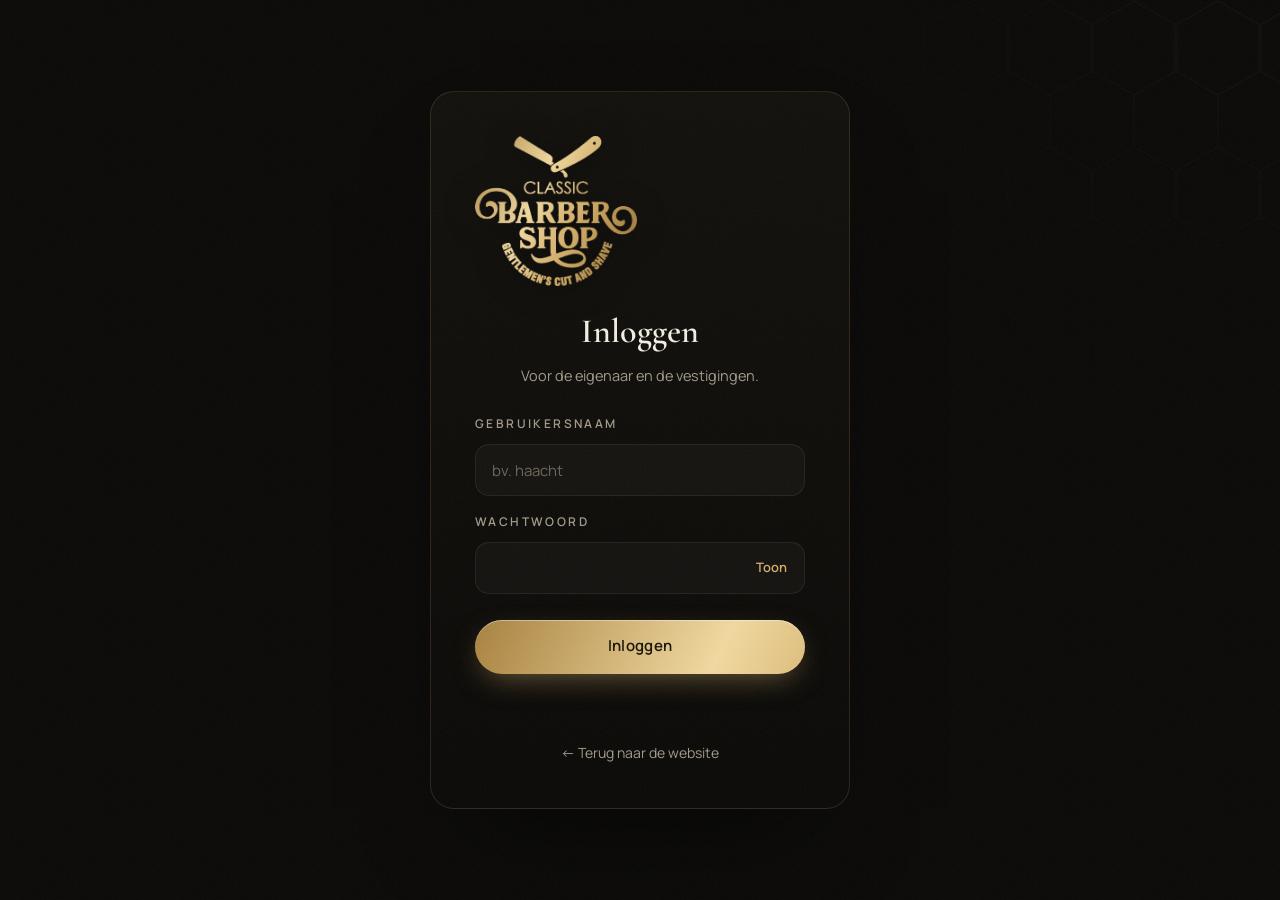
==== beheer.html @ e1862604 "Domein classic-barbershop.be, officiële Instagram/TikTok/Facebook, 'met én zonder afspraak welkom', " ====
<!doctype html>
<html lang="nl-BE">
<head>
  <meta charset="utf-8">
  <meta name="viewport" content="width=device-width, initial-scale=1, viewport-fit=cover">
  <title>Agenda — Classic Barbershop</title>
  <meta name="robots" content="noindex">
  <meta name="theme-color" content="#0a0907">
  <link rel="manifest" href="manifest.webmanifest">
  <link rel="apple-touch-icon" href="img/apple-touch-icon.png">
  <meta name="apple-mobile-web-app-capable" content="yes">
  <meta name="mobile-web-app-capable" content="yes">
  <meta name="apple-mobile-web-app-status-bar-style" content="black-translucent">
  <meta name="apple-mobile-web-app-title" content="Classic Agenda">
  <link rel="icon" type="image/png" href="img/icon-192.png">
  <link rel="preconnect" href="https://fonts.googleapis.com">
  <link rel="preconnect" href="https://fonts.gstatic.com" crossorigin>
  <link href="https://fonts.googleapis.com/css2?family=Cormorant+Garamond:ital,wght@0,500;0,600;0,700;1,500;1,600&family=Manrope:wght@400;500;600;700&family=Pinyon+Script&display=swap" rel="stylesheet">
  <link rel="stylesheet" href="styles.css?v=202610071409">
  <link rel="stylesheet" href="admin.css?v=202610071409">
</head>
<body class="bh">
  <header class="bh-top">
    <div class="bh-top__in">
      <a href="index.html" class="brand" aria-label="Naar de website"><img class="brand__logo" src="img/logo.png" alt="Classic Barbershop — Gentlemen's cut and shave" width="63" height="58"></a>
      <div class="bh-top__loc">
        <span class="bh-live" id="live" title="Live verbonden"><span></span></span>
        <span>Agenda <b id="locName">…</b></span>
      </div>
      <div class="bh-top__actions">
        <button type="button" class="bh-chip" id="installBtn" hidden>Installeer app</button>
        <button type="button" class="bh-icon" id="notifyBtn" title="Meldingen bij nieuwe afspraken" aria-label="Meldingen">
          <svg viewBox="0 0 24 24" aria-hidden="true"><path d="M18 8a6 6 0 0 0-12 0c0 7-3 9-3 9h18s-3-2-3-9M13.7 21a2 2 0 0 1-3.4 0"/></svg>
        </button>
        <button type="button" class="bh-icon" id="logoutBtn" title="Uitloggen" aria-label="Uitloggen">
          <svg viewBox="0 0 24 24" aria-hidden="true"><path d="M9 21H5a2 2 0 0 1-2-2V5a2 2 0 0 1 2-2h4M16 17l5-5-5-5M21 12H9"/></svg>
        </button>
      </div>
    </div>
    <nav class="bh-tabs" role="tablist">
      <button role="tab" data-tab="agenda" aria-selected="true">Agenda</button>
      <button role="tab" data-tab="upcoming" aria-selected="false">Komende <span class="bh-badge" id="upCount"></span></button>
      <button role="tab" data-tab="clients" aria-selected="false">Klanten</button>
    </nav>
  </header>

  <main class="bh-main">
    <!-- AGENDA -->
    <section data-view="agenda">
      <div class="bh-daynav">
        <button type="button" class="bh-icon" id="prevDay" aria-label="Vorige dag">‹</button>
        <label class="bh-date">
          <span id="dayTitle">…</span>
          <input type="date" id="dayPick" aria-label="Kies een datum">
        </label>
        <button type="button" class="bh-icon" id="nextDay" aria-label="Volgende dag">›</button>
        <button type="button" class="bh-chip" id="todayBtn">Vandaag</button>
      </div>
      <div class="bh-week" id="week"></div>
      <div class="bh-stats" id="stats"></div>
      <div class="bh-toolbar">
        <label class="ed-check"><input type="checkbox" id="showCancelled"> Toon geannuleerd</label>
      </div>
      <div class="bh-timeline" id="timeline"><div class="bload"><span class="spinner"></span>Agenda laden…</div></div>
    </section>

    <!-- KOMENDE -->
    <section data-view="upcoming" hidden>
      <div class="bh-search"><input type="search" id="upSearch" placeholder="Zoek op naam, telefoon of dienst…"></div>
      <div id="upList"></div>
    </section>

    <!-- KLANTEN -->
    <section data-view="clients" hidden>
      <div class="bh-search">
        <input type="search" id="clSearch" placeholder="Zoek klant…">
        <button type="button" class="bh-chip" id="exportBtn">Exporteer (CSV)</button>
      </div>
      <div id="clList"></div>
    </section>
  </main>

  <div class="bh-fab">
    <button type="button" class="bh-fab__btn bh-fab__btn--ghost" id="blockBtn">
      <svg viewBox="0 0 24 24" aria-hidden="true"><circle cx="12" cy="12" r="9"/><path d="M5.6 5.6l12.8 12.8"/></svg>Blokkeren
    </button>
    <button type="button" class="bh-fab__btn" id="addBtn">
      <svg viewBox="0 0 24 24" aria-hidden="true"><path d="M12 5v14M5 12h14"/></svg>Afspraak
    </button>
  </div>

  <div class="bh-modal" id="modal" aria-hidden="true">
    <div class="bh-modal__box" role="dialog" aria-modal="true" aria-labelledby="mTitle">
      <div class="bh-modal__head"><h2 id="mTitle"></h2><button type="button" class="ed-x" data-mclose aria-label="Sluiten">✕</button></div>
      <div class="bh-modal__body" id="mBody"></div>
    </div>
  </div>

  <script src="config.js?v=202610071409"></script>
  <script type="module" src="js/beheer.js?v=202610071409"></script>
</body>
</html>
---- styles.css ----
/* =========================================================
   Sam Barbershop — premium one-pager
   Palet: diep zwart + warm goud (afgeleid van het logo)
   ========================================================= */

:root {
  --bg: #0a0907;
  --bg-2: #12100c;
  --bg-3: #1a1712;
  --line: rgba(212, 175, 106, .16);
  --line-2: rgba(255, 255, 255, .07);
  --text: #f3ede2;
  --muted: #a39a8a;
  --gold: #d4af6a;
  --gold-2: #f1d9a0;
  --gold-3: #a8823f;
  --gold-grad: linear-gradient(115deg, #a8823f 0%, #f1d9a0 38%, #d4af6a 60%, #8f6c30 100%);
  --radius: 18px;
  --serif: "Cormorant Garamond", Georgia, serif;
  --sans: "Manrope", system-ui, -apple-system, Segoe UI, sans-serif;
  --script: "Pinyon Script", cursive;
  --ease: cubic-bezier(.2, .7, .2, 1);
  --nav-h: 76px;
}

*, *::before, *::after { box-sizing: border-box; }
html { scroll-behavior: smooth; scroll-padding-top: var(--nav-h); -webkit-text-size-adjust: 100%; }
body {
  margin: 0;
  background: var(--bg);
  color: var(--text);
  font-family: var(--sans);
  font-size: 16px;
  line-height: 1.65;
  -webkit-font-smoothing: antialiased;
  overflow-x: hidden;
}
img { display: block; max-width: 100%; }
a { color: inherit; text-decoration: none; }
button { font: inherit; color: inherit; background: none; border: 0; cursor: pointer; }
::selection { background: var(--gold); color: #000; }

.container { width: min(1200px, 100% - 40px); margin-inline: auto; }
.sr-only { position: absolute; width: 1px; height: 1px; overflow: hidden; clip: rect(0 0 0 0); }
.muted { color: var(--muted); }

/* grain over alles voor een filmische look */
body::after {
  content: ""; position: fixed; inset: 0; pointer-events: none; z-index: 100; opacity: .05;
  background-image: url("data:image/svg+xml,%3Csvg xmlns='http://www.w3.org/2000/svg' width='160' height='160'%3E%3Cfilter id='n'%3E%3CfeTurbulence type='fractalNoise' baseFrequency='.9' numOctaves='2' stitchTiles='stitch'/%3E%3C/filter%3E%3Crect width='100%25' height='100%25' filter='url(%23n)'/%3E%3C/svg%3E");
}

/* ---------- typografie ---------- */
.eyebrow {
  display: inline-flex; align-items: center; gap: 12px;
  margin: 0 0 18px;
  font-size: 12px; font-weight: 600; letter-spacing: .28em; text-transform: uppercase;
  color: var(--gold);
}
.eyebrow::before { content: ""; width: 28px; height: 1px; background: var(--gold); }

.h2 {
  margin: 0 0 22px;
  font-family: var(--serif); font-weight: 600;
  font-size: clamp(2.4rem, 5vw, 4rem); line-height: 1.02; letter-spacing: -.01em;
}
.h2 em { font-style: italic; font-weight: 500; }

.gold-text {
  background: var(--gold-grad);
  -webkit-background-clip: text; background-clip: text;
  color: transparent;
}
.script { font-family: var(--script); font-weight: 400; }

.stars { color: var(--gold); letter-spacing: .12em; font-size: 14px; }
.stars--lg { font-size: 22px; }

/* ---------- knoppen ---------- */
.btn {
  position: relative; isolation: isolate;
  display: inline-flex; align-items: center; justify-content: center; gap: 10px;
  height: 54px; padding: 0 28px; border-radius: 999px;
  font-weight: 600; font-size: 15px; letter-spacing: .02em;
  transition: transform .35s var(--ease), box-shadow .35s var(--ease), background .35s, color .35s, border-color .35s;
  white-space: nowrap;
}
.btn svg { width: 18px; height: 18px; fill: none; stroke: currentColor; stroke-width: 2; stroke-linecap: round; stroke-linejoin: round; transition: transform .35s var(--ease); }
.btn:hover svg { transform: translateX(3px); }
.btn--gold {
  color: #1a1408;
  background: var(--gold-grad); background-size: 200% 100%; background-position: 0 0;
  box-shadow: 0 10px 30px -10px rgba(212, 175, 106, .55), inset 0 1px 0 rgba(255,255,255,.4);
}
.btn--gold:hover { background-position: 100% 0; transform: translateY(-2px); box-shadow: 0 16px 40px -12px rgba(212, 175, 106, .7), inset 0 1px 0 rgba(255,255,255,.4); }
.btn--ghost { border: 1px solid rgba(243, 237, 226, .22); color: var(--text); }
.btn--ghost:hover { border-color: var(--gold); color: var(--gold-2); transform: translateY(-2px); }
.btn--sm { height: 44px; padding: 0 20px; font-size: 14px; }
.btn--block { width: 100%; }
.btn .wa { fill: currentColor; stroke: none; width: 20px; height: 20px; }

.link-arrow {
  display: inline-flex; align-items: center; gap: 8px;
  color: var(--gold); font-weight: 600; font-size: 15px;
  border-bottom: 1px solid transparent; transition: border-color .3s, gap .3s;
}
.link-arrow svg { width: 16px; height: 16px; fill: none; stroke: currentColor; stroke-width: 2; }
.link-arrow:hover { border-color: var(--gold); gap: 12px; }

/* ---------- hexagon-motief (verwijzing naar het lichtplafond) ---------- */
.hex {
  position: absolute; inset: 0; pointer-events: none;
  background-image: url("data:image/svg+xml,%3Csvg xmlns='http://www.w3.org/2000/svg' width='84' height='146' viewBox='0 0 84 146'%3E%3Cg fill='none' stroke='%23d4af6a' stroke-width='1.2'%3E%3Cpath d='M42 1 83 24.5v47L42 95 1 71.5v-47z'/%3E%3Cpath d='M42 95v51M1 71.5-41 95M83 71.5 125 95'/%3E%3C/g%3E%3C/svg%3E");
  background-size: 84px 146px;
  opacity: .14;
  -webkit-mask-image: radial-gradient(ellipse 70% 60% at 70% 40%, #000 0%, transparent 75%);
          mask-image: radial-gradient(ellipse 70% 60% at 70% 40%, #000 0%, transparent 75%);
}
.hex--faint { opacity: .06; -webkit-mask-image: radial-gradient(ellipse 60% 70% at 100% 0%, #000, transparent 70%); mask-image: radial-gradient(ellipse 60% 70% at 100% 0%, #000, transparent 70%); }

/* ---------- reveal-animaties ---------- */
.reveal { opacity: 0; transform: translateY(28px); transition: opacity 1s var(--ease), transform 1s var(--ease); }
.reveal.in { opacity: 1; transform: none; }
@media (prefers-reduced-motion: reduce) {
  .reveal { opacity: 1; transform: none; transition: none; }
  html { scroll-behavior: auto; }
  .marquee__track, .scroll-hint span { animation: none !important; }
}

/* =========================================================
   NAV
   ========================================================= */
.nav {
  position: fixed; inset: 0 0 auto; z-index: 50; height: var(--nav-h);
  transition: background .4s, border-color .4s, backdrop-filter .4s;
  border-bottom: 1px solid transparent;
}
.nav.scrolled {
  background: rgba(10, 9, 7, .78);
  -webkit-backdrop-filter: blur(16px) saturate(140%); backdrop-filter: blur(16px) saturate(140%);
  border-color: var(--line-2);
}
.nav__inner { height: 100%; display: flex; align-items: center; gap: 32px; }
.nav__links { display: flex; gap: 34px; margin-left: auto; }
.nav__links a { font-size: 14px; font-weight: 500; color: rgba(243,237,226,.75); position: relative; transition: color .3s; }
.nav__links a::after { content: ""; position: absolute; left: 0; right: 0; bottom: -6px; height: 1px; background: var(--gold); transform: scaleX(0); transform-origin: right; transition: transform .4s var(--ease); }
.nav__links a:hover { color: var(--text); }
.nav__links a:hover::after { transform: scaleX(1); transform-origin: left; }

.brand { display: inline-grid; grid-template-columns: auto auto; align-items: end; column-gap: 4px; line-height: 1; }
.brand__script { font-family: var(--script); font-size: 40px; background: var(--gold-grad); -webkit-background-clip: text; background-clip: text; color: transparent; padding: 6px 4px 0 2px; grid-row: span 2; }
.brand__stars { font-size: 9px; color: var(--gold); letter-spacing: .25em; align-self: center; margin-top: 8px; }
.brand__sub { font-size: 8.5px; letter-spacing: .38em; text-transform: uppercase; color: var(--muted); align-self: start; }
.brand--lg .brand__script { font-size: 56px; }
.brand--lg .brand__stars { font-size: 11px; }
.brand--lg .brand__sub { font-size: 10px; }

.nav__burger { display: none; width: 44px; height: 44px; margin-left: auto; position: relative; }
.nav__burger span { position: absolute; left: 11px; right: 11px; height: 1.5px; background: var(--text); transition: transform .4s var(--ease), top .4s var(--ease); }
.nav__burger span:first-child { top: 17px; }
.nav__burger span:last-child { top: 26px; }
.nav__burger[aria-expanded="true"] span:first-child { top: 21px; transform: rotate(45deg); }
.nav__burger[aria-expanded="true"] span:last-child { top: 21px; transform: rotate(-45deg); }

.drawer {
  position: fixed; inset: 0; z-index: 45; background: rgba(10, 9, 7, .97);
  display: grid; place-items: center;
  opacity: 0; visibility: hidden; transition: opacity .45s var(--ease), visibility .45s;
}
.drawer.open { opacity: 1; visibility: visible; }
.drawer nav { display: grid; gap: 22px; text-align: center; }
.drawer nav a:not(.btn) { font-family: var(--serif); font-size: 40px; font-weight: 600; }
.drawer .btn { margin-top: 16px; }

/* =========================================================
   HERO
   ========================================================= */
.hero { position: relative; min-height: 100svh; display: flex; align-items: center; padding: calc(var(--nav-h) + 40px) 0 90px; overflow: hidden; }
.hero__bg { position: absolute; inset: 0; }
.hero__glow { position: absolute; width: 900px; height: 900px; right: -200px; top: -200px; background: radial-gradient(circle, rgba(212,175,106,.18), transparent 62%); filter: blur(10px); }
.hero__grid { position: relative; display: grid; grid-template-columns: 1.05fr 1fr; gap: 60px; align-items: center; }

.hero__title { margin: 0 0 26px; font-family: var(--serif); font-weight: 600; font-size: clamp(3.6rem, 9vw, 7.6rem); line-height: .9; letter-spacing: -.02em; }
.hero__title span { display: block; }
.hero__title .script { font-size: 1.22em; line-height: 1.05; padding: 0 .1em .08em 0; margin-top: -.05em; }
.hero__lead { max-width: 470px; font-size: 18px; color: var(--muted); margin: 0 0 36px; }
.hero__actions { display: flex; flex-wrap: wrap; gap: 14px; }

.rating { display: inline-flex; align-items: center; gap: 16px; margin-top: 44px; padding: 14px 22px 14px 14px; border: 1px solid var(--line); border-radius: 999px; background: rgba(255,255,255,.02); transition: border-color .3s, background .3s; }
.rating:hover { border-color: rgba(212,175,106,.45); background: rgba(212,175,106,.05); }
.rating__score { display: grid; place-items: center; width: 54px; height: 54px; border-radius: 50%; background: var(--gold-grad); color: #1a1408; font-family: var(--serif); font-weight: 700; font-size: 22px; }
.rating__meta { display: grid; font-size: 13px; color: var(--muted); line-height: 1.4; }

/* foto-waaier */
.hero__visual { position: relative; height: min(640px, 72vh); min-height: 480px; }
.card {
  position: absolute; margin: 0; border-radius: 22px; overflow: hidden;
  aspect-ratio: 9 / 16; width: 46%;
  box-shadow: 0 40px 80px -30px rgba(0,0,0,.9), 0 0 0 1px rgba(212,175,106,.22);
  transition: transform 1.1s var(--ease);
  will-change: transform;
}
.card img { width: 100%; height: 100%; object-fit: cover; }
.card::after { content: ""; position: absolute; inset: 0; background: linear-gradient(180deg, transparent 55%, rgba(10,9,7,.55)); }
.card--a { left: 0; top: 12%; transform: rotate(-7deg); z-index: 1; }
.card--b { left: 27%; top: 0; z-index: 3; width: 50%; transform: rotate(1deg); }
.card--c { right: 0; top: 16%; transform: rotate(8deg); z-index: 2; }

.badge-open {
  position: absolute; z-index: 4; left: 8%; bottom: 2%;
  display: inline-flex; align-items: center; gap: 10px; padding: 12px 18px; border-radius: 999px;
  background: rgba(18,16,12,.82); -webkit-backdrop-filter: blur(12px); backdrop-filter: blur(12px);
  border: 1px solid var(--line); font-size: 13px; font-weight: 600;
}
.dot { width: 8px; height: 8px; border-radius: 50%; background: var(--muted); }
.is-open .dot { background: #5fd38a; box-shadow: 0 0 0 0 rgba(95,211,138,.6); animation: pulse 2s infinite; }
.is-closed .dot { background: #d9735f; }
@keyframes pulse { 70% { box-shadow: 0 0 0 10px rgba(95,211,138,0); } 100% { box-shadow: 0 0 0 0 rgba(95,211,138,0); } }

.scroll-hint { position: absolute; left: 50%; bottom: 26px; translate: -50% 0; width: 26px; height: 42px; border: 1px solid rgba(243,237,226,.25); border-radius: 20px; }
.scroll-hint span { position: absolute; left: 50%; top: 9px; width: 3px; height: 8px; margin-left: -1.5px; border-radius: 2px; background: var(--gold); animation: scrolly 2s infinite var(--ease); }
@keyframes scrolly { 0% { opacity: 0; transform: translateY(0); } 30% { opacity: 1; } 100% { opacity: 0; transform: translateY(14px); } }

/* =========================================================
   MARQUEE
   ========================================================= */
.marquee { border-block: 1px solid var(--line); background: var(--bg-2); overflow: hidden; padding: 22px 0; }
.marquee__track { display: flex; width: max-content; gap: 36px; align-items: center; animation: marquee 38s linear infinite; }
.marquee span { font-family: var(--serif); font-size: clamp(1.6rem, 3vw, 2.3rem); font-style: italic; font-weight: 500; white-space: nowrap; }
.marquee i { color: var(--gold); font-style: normal; font-size: 14px; }
@keyframes marquee { to { transform: translateX(-50%); } }

/* =========================================================
   SECTIES
   ========================================================= */
.section { position: relative; padding: clamp(90px, 12vw, 150px) 0; }
.section__head { margin-bottom: 56px; max-width: 640px; }
.section__head--row { max-width: none; display: flex; justify-content: space-between; align-items: end; gap: 24px; flex-wrap: wrap; }

/* over */
.about__grid { display: grid; grid-template-columns: 1fr 1fr; gap: clamp(40px, 7vw, 100px); align-items: center; }
.about__media { position: relative; padding-right: 18%; padding-bottom: 14%; }
.about__media img:first-child { width: 100%; aspect-ratio: 4 / 5; object-fit: cover; border-radius: var(--radius); box-shadow: 0 0 0 1px var(--line); }
.about__media-sm { position: absolute; right: 0; bottom: 0; width: 46%; aspect-ratio: 3 / 4; object-fit: cover; border-radius: 14px; border: 6px solid var(--bg); box-shadow: 0 30px 60px -20px rgba(0,0,0,.8); }
.about__copy p:not(.eyebrow) { color: var(--muted); font-size: 17px; margin: 0 0 18px; max-width: 520px; }

.stats { display: grid; grid-template-columns: repeat(4, 1fr); gap: 0; margin: 42px 0 0; border-top: 1px solid var(--line); }
.stats div { padding: 22px 0 0; }
.stats div + div { padding-left: 18px; border-left: 1px solid var(--line-2); }
.stats dt { font-family: var(--serif); font-size: 42px; font-weight: 600; line-height: 1; }
.stats dt span { color: var(--gold); font-size: .55em; vertical-align: super; margin-left: 2px; }
.stats dd { margin: 8px 0 0; font-size: 12px; letter-spacing: .14em; text-transform: uppercase; color: var(--muted); }

/* diensten */
.services { background: var(--bg-2); overflow: hidden; }
.menu { display: grid; grid-template-columns: 1fr 1fr; gap: 28px; }
.menu__col { padding: clamp(28px, 4vw, 44px); border: 1px solid var(--line); border-radius: var(--radius); background: linear-gradient(180deg, rgba(255,255,255,.025), transparent); }
.menu__cat { margin: 0 0 18px; font-size: 12px; font-weight: 600; letter-spacing: .28em; text-transform: uppercase; color: var(--gold); }
.menu ul { list-style: none; margin: 0; padding: 0; }
.menu li { position: relative; padding: 22px 0; border-bottom: 1px solid var(--line-2); transition: padding .4s var(--ease); }
.menu li:last-child { border-bottom: 0; padding-bottom: 0; }
.menu li:hover { padding-left: 8px; }
.menu__row { display: flex; align-items: baseline; gap: 14px; }
.menu__row span { font-family: var(--serif); font-size: 26px; font-weight: 600; line-height: 1.1; }
.menu__row small { font-family: var(--sans); font-size: 13px; font-weight: 500; color: var(--muted); }
.menu__row i { flex: 1; border-bottom: 1px dashed rgba(212,175,106,.3); transform: translateY(-6px); }
.menu__row b { font-family: var(--serif); font-size: 26px; font-weight: 600; color: var(--gold-2); }
.menu li p { margin: 6px 0 0; color: var(--muted); font-size: 14.5px; max-width: 90%; }
.menu__featured .menu__row span { color: var(--gold-2); }
.tag { position: absolute; top: 18px; right: 70px; font-size: 10px; font-weight: 700; letter-spacing: .18em; text-transform: uppercase; color: #1a1408; background: var(--gold-grad); padding: 4px 10px; border-radius: 99px; }
.menu__note { margin: 26px 0 0; color: var(--muted); font-size: 14px; text-align: center; }

/* werk / galerij */
.gallery { display: grid; grid-template-columns: repeat(4, 1fr); grid-auto-rows: 260px; gap: 16px; }
.gallery__item { position: relative; overflow: hidden; border-radius: 16px; padding: 0; background: var(--bg-3); }
.gallery__item.g-tall { grid-row: span 2; }
.gallery__item.g-wide { grid-column: span 2; }
.gallery__item.g-wide img { object-position: center 35%; }
.gallery__item img { width: 100%; height: 100%; object-fit: cover; transition: transform 1.1s var(--ease), filter .6s; filter: saturate(.9); }
.gallery__item::after { content: ""; position: absolute; inset: 0; background: linear-gradient(180deg, transparent 50%, rgba(10,9,7,.85)); opacity: .7; transition: opacity .5s; }
.gallery__item span { position: absolute; left: 18px; bottom: 16px; z-index: 1; font-family: var(--serif); font-style: italic; font-size: 22px; font-weight: 600; transform: translateY(6px); opacity: .9; transition: transform .5s var(--ease), color .4s; }
.gallery__item:hover img { transform: scale(1.06); filter: saturate(1.05); }
.gallery__item:hover::after { opacity: 1; }
.gallery__item:hover span { transform: none; color: var(--gold-2); }
.gallery__item:focus-visible { outline: 2px solid var(--gold); outline-offset: 3px; }

/* reviews */
.reviews { background: var(--bg-2); border-block: 1px solid var(--line-2); }
.reviews__grid { display: grid; grid-template-columns: .8fr 2fr; gap: clamp(40px, 6vw, 80px); align-items: center; }
.big-score { font-family: var(--serif); font-weight: 600; font-size: clamp(6rem, 12vw, 9rem); line-height: .9; background: var(--gold-grad); -webkit-background-clip: text; background-clip: text; color: transparent; }
.reviews__score .stars { margin: 6px 0 12px; }
.reviews__score p { margin: 0 0 20px; }
.quotes { display: grid; grid-template-columns: repeat(3, 1fr); gap: 18px; }
.quote { margin: 0; padding: 30px 26px; border-radius: var(--radius); border: 1px solid var(--line-2); background: var(--bg); display: flex; flex-direction: column; transition: border-color .4s, transform .5s var(--ease); }
.quote:hover { border-color: var(--line); transform: translateY(-4px); }
.quote p { flex: 1; margin: 14px 0 24px; font-family: var(--serif); font-size: 21px; line-height: 1.35; font-style: italic; }
.quote footer { display: flex; align-items: center; gap: 12px; font-size: 14px; }
.quote footer span:last-child { display: grid; line-height: 1.3; }
.quote small { color: var(--muted); font-size: 12px; }
.avatar { display: grid; place-items: center; width: 40px; height: 40px; border-radius: 50%; background: var(--bg-3); border: 1px solid var(--line); color: var(--gold); font-family: var(--serif); font-weight: 700; font-size: 18px; }

/* boeken */
.booking { overflow: hidden; }
.booking__grid { position: relative; display: grid; grid-template-columns: .85fr 1.15fr; gap: clamp(40px, 7vw, 100px); align-items: start; }
.booking__grid > *, .about__grid > *, .hero__grid > * { min-width: 0; }
.booking__intro { position: sticky; top: calc(var(--nav-h) + 40px); }
.booking__intro > p:not(.eyebrow) { color: var(--muted); font-size: 17px; max-width: 420px; }
.checks { list-style: none; padding: 0; margin: 30px 0 0; display: grid; gap: 12px; }
.checks li { display: flex; gap: 12px; align-items: center; color: var(--text); }
.checks li::before { content: "✓"; display: grid; place-items: center; width: 24px; height: 24px; border-radius: 50%; border: 1px solid var(--line); color: var(--gold); font-size: 12px; }
.checks a { color: var(--gold); border-bottom: 1px solid rgba(212,175,106,.4); }

.book { padding: clamp(24px, 4vw, 40px); border-radius: 24px; border: 1px solid var(--line); background: linear-gradient(180deg, var(--bg-2), var(--bg)); box-shadow: 0 50px 100px -50px rgba(0,0,0,.9); }
.book fieldset { border: 0; padding: 0; margin: 0 0 26px; min-width: 0; }
.book legend { font-size: 12px; font-weight: 600; letter-spacing: .2em; text-transform: uppercase; color: var(--muted); margin-bottom: 12px; padding: 0; }

.seg { display: grid; grid-template-columns: 1fr 1fr; gap: 10px; }
.seg input, .days input, .slots input { position: absolute; opacity: 0; pointer-events: none; }
.seg span { display: grid; padding: 14px 18px; border-radius: 14px; border: 1px solid var(--line-2); background: rgba(255,255,255,.02); cursor: pointer; font-weight: 600; transition: border-color .3s, background .3s; }
.seg small { font-weight: 500; font-size: 12.5px; color: var(--muted); }
.seg input:checked + span { border-color: var(--gold); background: rgba(212,175,106,.08); }
.seg input:focus-visible + span, .days input:focus-visible + span, .slots input:focus-visible + span { outline: 2px solid var(--gold); outline-offset: 2px; }

.book select, .field input {
  width: 100%; height: 52px; padding: 0 16px; border-radius: 14px;
  border: 1px solid var(--line-2); background: rgba(255,255,255,.03); color: var(--text);
  font: inherit; font-size: 15px; transition: border-color .3s;
}
.book select { appearance: none; -webkit-appearance: none; cursor: pointer;
  background-image: url("data:image/svg+xml,%3Csvg xmlns='http://www.w3.org/2000/svg' width='12' height='8'%3E%3Cpath d='M1 1l5 5 5-5' fill='none' stroke='%23d4af6a' stroke-width='1.6'/%3E%3C/svg%3E");
  background-repeat: no-repeat; background-position: right 18px center; }
.book select option { background: var(--bg-2); color: var(--text); }
.book select:focus, .field input:focus { outline: none; border-color: var(--gold); }
.field input::placeholder { color: #6d655a; }

.days { display: flex; gap: 8px; overflow-x: auto; padding-bottom: 6px; scroll-snap-type: x mandatory; scrollbar-width: thin; scrollbar-color: var(--gold-3) transparent; }
.days label { flex: 0 0 auto; scroll-snap-align: start; }
.days span { display: grid; place-items: center; width: 64px; padding: 10px 0; border-radius: 14px; border: 1px solid var(--line-2); cursor: pointer; transition: border-color .3s, background .3s, color .3s; }
.days span small { font-size: 11px; text-transform: uppercase; letter-spacing: .1em; color: var(--muted); }
.days span b { font-family: var(--serif); font-size: 24px; font-weight: 600; line-height: 1.1; }
.days span em { font-style: normal; font-size: 11px; color: var(--muted); }
.days input:checked + span { background: var(--gold-grad); border-color: transparent; color: #1a1408; }
.days input:checked + span small, .days input:checked + span em { color: #3b2e12; }
.days input:disabled + span { opacity: .3; cursor: not-allowed; text-decoration: line-through; }

.slots { display: grid; grid-template-columns: repeat(auto-fill, minmax(78px, 1fr)); gap: 8px; }
.slots span { display: block; text-align: center; padding: 11px 0; border-radius: 12px; border: 1px solid var(--line-2); font-size: 14px; font-weight: 600; cursor: pointer; transition: border-color .3s, background .3s, color .3s; }
.slots span:hover { border-color: rgba(212,175,106,.5); }
.slots input:checked + span { background: var(--gold-grad); color: #1a1408; border-color: transparent; }
.slots input:disabled + span { opacity: .25; cursor: not-allowed; }
.slots__empty { grid-column: 1 / -1; color: var(--muted); font-size: 14px; margin: 0; }

.row2 { display: grid; grid-template-columns: 1fr 1fr; gap: 12px; }
.field span { display: block; font-size: 12px; font-weight: 600; letter-spacing: .2em; text-transform: uppercase; color: var(--muted); margin-bottom: 10px; }
.field small { letter-spacing: 0; text-transform: none; font-weight: 500; }

.book__summary { margin: 0 0 16px; padding: 14px 18px; border-radius: 14px; background: rgba(212,175,106,.06); border: 1px dashed rgba(212,175,106,.3); font-size: 14px; color: var(--gold-2); }
.book__err { min-height: 1.2em; margin: 12px 0 0; color: #e8907c; font-size: 14px; text-align: center; }

/* locaties */
.loc-grid { display: grid; grid-template-columns: 1fr 1fr; gap: 28px; }
.loc { border-radius: 22px; overflow: hidden; border: 1px solid var(--line-2); background: var(--bg-2); transition: border-color .4s; }
.loc:hover { border-color: var(--line); }
.loc__map { height: 240px; background: var(--bg-3); position: relative; }
.loc__map iframe { width: 100%; height: 100%; border: 0; filter: grayscale(1) invert(.92) contrast(.9) sepia(.25) hue-rotate(5deg); }
.loc__body { padding: 30px 32px 32px; }
.loc__top { display: flex; justify-content: space-between; align-items: center; gap: 12px; }
.loc h3 { margin: 0; font-family: var(--serif); font-size: 38px; font-weight: 600; }
.loc__addr { margin: 4px 0 20px; color: var(--muted); }
.status { display: inline-flex; align-items: center; gap: 8px; font-size: 13px; font-weight: 600; padding: 6px 12px; border-radius: 99px; border: 1px solid var(--line-2); }
.hours { list-style: none; margin: 0 0 26px; padding: 0; font-size: 14.5px; }
.hours li { display: flex; justify-content: space-between; padding: 7px 0; border-bottom: 1px solid var(--line-2); color: var(--muted); }
.hours li.today { color: var(--text); font-weight: 600; }
.hours li.today span:first-child::after { content: " · vandaag"; color: var(--gold); font-weight: 500; }
.loc__actions { display: flex; gap: 10px; flex-wrap: wrap; }

/* CTA */
.cta { position: relative; padding: clamp(110px, 14vw, 180px) 0; text-align: center; overflow: hidden; }
.cta__bg { position: absolute; inset: 0; }
.cta__bg img { width: 100%; height: 100%; object-fit: cover; filter: blur(2px) saturate(.7); transform: scale(1.08); }
.cta__bg::after { content: ""; position: absolute; inset: 0; background: radial-gradient(ellipse at center, rgba(10,9,7,.72), rgba(10,9,7,.95) 70%); }
.cta__inner { position: relative; }
.cta .h2 { font-size: clamp(2.8rem, 7vw, 5.4rem); }
.cta p { color: var(--muted); font-size: 18px; margin: 0 0 34px; }
.cta .hero__actions { justify-content: center; }

/* footer */
.footer { padding: 80px 0 40px; border-top: 1px solid var(--line-2); }
.footer__grid { display: grid; grid-template-columns: 1.4fr 1fr 1fr 1fr; gap: 40px; }
.footer h4 { margin: 8px 0 14px; font-size: 12px; font-weight: 600; letter-spacing: .24em; text-transform: uppercase; color: var(--gold); }
.footer p { margin: 0; font-size: 14.5px; line-height: 1.9; }
.footer a:not(.brand):hover { color: var(--gold-2); }
.social { display: inline-flex; align-items: center; gap: 10px; color: var(--muted); font-size: 14.5px; }
.social svg { width: 20px; height: 20px; fill: none; stroke: currentColor; stroke-width: 1.6; }
.footer__bottom { display: flex; justify-content: space-between; gap: 20px; margin-top: 60px; padding-top: 26px; border-top: 1px solid var(--line-2); font-size: 13px; color: var(--muted); }

/* mobiele boekbalk */
.mbar { display: none; }

/* lightbox */
.lightbox { position: fixed; inset: 0; z-index: 90; background: rgba(5,4,3,.94); display: grid; place-items: center; opacity: 0; visibility: hidden; transition: opacity .4s, visibility .4s; }
.lightbox.open { opacity: 1; visibility: visible; }
.lightbox figure { margin: 0; text-align: center; }
.lightbox img { max-height: 82vh; max-width: 90vw; border-radius: 16px; box-shadow: 0 0 0 1px var(--line); }
.lightbox figcaption { margin-top: 16px; font-family: var(--serif); font-style: italic; font-size: 22px; color: var(--gold-2); }
.lightbox__close { position: absolute; top: 20px; right: 24px; width: 48px; height: 48px; border-radius: 50%; border: 1px solid var(--line); font-size: 18px; }
.lightbox__nav { position: absolute; top: 50%; translate: 0 -50%; width: 56px; height: 56px; border-radius: 50%; border: 1px solid var(--line); font-size: 32px; line-height: 1; transition: background .3s, color .3s; }
.lightbox__nav:hover, .lightbox__close:hover { background: var(--gold); color: #1a1408; }
.lightbox__prev { left: 24px; }
.lightbox__next { right: 24px; }

/* =========================================================
   RESPONSIVE
   ========================================================= */
@media (max-width: 1080px) {
  .quotes { grid-template-columns: 1fr 1fr; }
  .quotes .quote:last-child { grid-column: span 2; }
  .reviews__grid { grid-template-columns: 1fr; }
  .footer__grid { grid-template-columns: 1fr 1fr; }
}

@media (max-width: 900px) {
  :root { --nav-h: 68px; }
  .nav__links, .nav__cta { display: none; }
  .nav__burger { display: block; }

  .hero { padding-top: calc(var(--nav-h) + 24px); min-height: auto; }
  .hero__grid { grid-template-columns: 1fr; gap: 40px; }
  .hero__visual { height: 480px; min-height: 0; max-width: 520px; width: 100%; margin-inline: auto; }
  .scroll-hint { display: none; }

  .about__grid, .booking__grid, .menu, .loc-grid { grid-template-columns: 1fr; }
  .about__media { max-width: 520px; }
  .booking__intro { position: static; }
  .gallery { grid-template-columns: repeat(2, 1fr); grid-auto-rows: 220px; }

  .mbar {
    display: flex; gap: 10px; position: fixed; z-index: 40; left: 12px; right: 12px; bottom: 12px;
    padding: 8px; border-radius: 999px; background: rgba(18,16,12,.88);
    -webkit-backdrop-filter: blur(14px); backdrop-filter: blur(14px); border: 1px solid var(--line);
    transform: translateY(140%); transition: transform .5s var(--ease);
  }
  .mbar.show { transform: none; }
  .mbar .btn { height: 48px; }
  .mbar__call { flex: 0 0 48px; height: 48px; display: grid; place-items: center; border-radius: 50%; border: 1px solid var(--line); color: var(--gold); }
  .mbar__call svg { width: 20px; height: 20px; fill: none; stroke: currentColor; stroke-width: 1.8; }
  .footer { padding-bottom: 110px; }
}

@media (max-width: 600px) {
  .container { width: calc(100% - 32px); }
  .hero__title { font-size: clamp(3.4rem, 17vw, 4.6rem); }
  .hero__lead { font-size: 16.5px; }
  .hero__actions .btn { flex: 1 1 auto; }
  .hero__visual { height: 400px; }
  .rating { margin-top: 32px; }
  .stats { grid-template-columns: 1fr 1fr; }
  .stats div:nth-child(3) { padding-left: 0; border-left: 0; }
  .stats div:nth-child(n+3) { margin-top: 18px; }
  .menu__row span, .menu__row b { font-size: 22px; }
  .tag { position: static; display: inline-block; margin-top: 10px; }
  .gallery { grid-auto-rows: 180px; gap: 10px; }
  .gallery__item span { font-size: 18px; left: 12px; bottom: 10px; }
  .quotes { grid-template-columns: 1fr; }
  .quotes .quote:last-child { grid-column: auto; }
  .row2 { grid-template-columns: 1fr; }
  .loc__body { padding: 24px 22px 26px; }
  .footer__grid { grid-template-columns: 1fr; }
  .footer__bottom { flex-direction: column; }
  .lightbox__nav { display: none; }
}

/* ---- Classic Barbershop: kleine aanvullingen ---- */
.menu__col ul + .menu__cat { margin-top: 34px; }
.menu__cat small { font-size: 10px; letter-spacing: .14em; color: var(--muted); }
.footer .social + .social { margin-top: 10px; }
.footer .social { display: flex; }

/* ---- Boekingsflow in stappen (zoals op de site van Classic Barbershop) ---- */
.bstep__head { display: flex; justify-content: space-between; align-items: baseline; gap: 12px; flex-wrap: wrap; margin-bottom: 14px; }
.bstep__count { font-size: 12px; font-weight: 600; letter-spacing: .2em; text-transform: uppercase; color: var(--muted); }
.bstep__title { font-family: var(--serif); font-size: clamp(24px, 3vw, 30px); font-weight: 600; color: var(--text); }
.bstep__bar { height: 3px; border-radius: 3px; background: var(--line-2); overflow: hidden; margin-bottom: 26px; }
.bstep__bar span { display: block; height: 100%; width: 16%; background: var(--gold-grad); border-radius: 3px; transition: width .6s var(--ease); }
.bstep__body { animation: bstepIn .45s var(--ease); }
@keyframes bstepIn { from { opacity: 0; transform: translateX(18px); } }
.choices { display: grid; grid-template-columns: 1fr 1fr; gap: 10px; }
.choices--list { grid-template-columns: 1fr; }
.choice { all: unset; box-sizing: border-box; display: grid; gap: 2px; padding: 16px 18px; border-radius: 14px; border: 1px solid var(--line-2); background: rgba(255,255,255,.02); cursor: pointer; font-weight: 600; transition: border-color .3s, background .3s, transform .3s var(--ease); }
.choice:hover { border-color: rgba(212,175,106,.5); transform: translateY(-2px); }
.choice:focus-visible { outline: 2px solid var(--gold); outline-offset: 2px; }
.choice.is-active { border-color: var(--gold); background: rgba(212,175,106,.08); }
.choice small { font-weight: 500; font-size: 12.5px; color: var(--muted); }
.choice--row { grid-template-columns: 1fr auto; align-items: center; }
.choice--row b { font-family: var(--serif); font-size: 22px; font-weight: 600; background: var(--gold-grad); -webkit-background-clip: text; background-clip: text; color: transparent; }
.choice__ico { font-size: 22px; margin-bottom: 4px; }
.bfields { display: grid; gap: 16px; }
.bstep__sub { font-size: 12px; font-weight: 600; letter-spacing: .2em; text-transform: uppercase; color: var(--muted); margin: 22px 0 12px; }
.bstep__sub:first-child { margin-top: 0; }
.bnav { display: flex; justify-content: space-between; align-items: center; gap: 12px; margin-top: 26px; }
.bnav__back { all: unset; cursor: pointer; color: var(--muted); font-weight: 600; font-size: 14.5px; padding: 10px 0; transition: color .3s; }
.bnav__back:hover { color: var(--text); }
.bnav__back:focus-visible { outline: 2px solid var(--gold); outline-offset: 3px; border-radius: 6px; }
.bnav .btn { flex: 0 1 auto; }
.bsum { list-style: none; padding: 0; margin: 0 0 18px; border-top: 1px solid var(--line-2); }
.bsum li { display: flex; justify-content: space-between; gap: 16px; padding: 13px 0; border-bottom: 1px solid var(--line-2); font-size: 15px; }
.bsum li span { color: var(--muted); }
.bsum li strong { text-align: right; }
.bsum li.bsum__total strong { font-family: var(--serif); font-size: 22px; background: var(--gold-grad); -webkit-background-clip: text; background-clip: text; color: transparent; }
.bnote { font-size: 13px; color: var(--muted); margin: 0 0 6px; }
.bdone { text-align: center; padding: 10px 0; }
.bdone__ico { width: 64px; height: 64px; margin: 0 auto 14px; border-radius: 50%; display: grid; place-items: center; background: var(--gold-grad); color: #1a1408; font-size: 28px; font-weight: 700; }
@media (max-width: 560px) { .choices { grid-template-columns: 1fr; } .bnav { flex-wrap: wrap; } }

.checks li::before { flex: none; }
---- admin.css ----
/* =========================================================
   Login, bewerkmodus en agenda — zelfde zwart/goud als de site
   ========================================================= */

/* ---------- gedeeld ---------- */
.spinner { display: inline-block; width: 16px; height: 16px; margin-right: 8px; vertical-align: -3px; border: 2px solid currentColor; border-right-color: transparent; border-radius: 50%; animation: spin .7s linear infinite; }
@keyframes spin { to { transform: rotate(360deg); } }

#toasts { position: fixed; left: 50%; bottom: 96px; transform: translateX(-50%); z-index: 400; display: grid; gap: 8px; width: min(440px, calc(100% - 32px)); pointer-events: none; }
.toast { padding: 13px 18px; border-radius: 14px; background: #1c1913; border: 1px solid var(--line); color: var(--text); font-size: 14.5px; box-shadow: 0 20px 50px -20px rgba(0,0,0,.9); animation: toastIn .35s var(--ease); transition: opacity .4s, transform .4s; }
.toast.ok { border-color: rgba(212,175,106,.55); }
.toast.ok::before { content: "✓  "; color: var(--gold); font-weight: 700; }
.toast.bad { border-color: rgba(232,144,124,.6); color: #f3c3b7; }
.toast.out { opacity: 0; transform: translateY(8px); }
@keyframes toastIn { from { opacity: 0; transform: translateY(10px); } }

.ed-btn { display: inline-flex; align-items: center; justify-content: center; gap: 6px; height: 42px; padding: 0 18px; border-radius: 999px; font-weight: 600; font-size: 14px; white-space: nowrap; transition: background .25s, border-color .25s, color .25s, opacity .25s; }
.ed-btn--gold { background: var(--gold-grad); color: #1a1408; }
.ed-btn--gold:disabled { opacity: .55; cursor: default; }
.ed-btn--ghost { border: 1px solid rgba(243,237,226,.2); color: var(--text); }
.ed-btn--ghost:hover { border-color: var(--gold); color: var(--gold-2); }
.ed-btn--ok { background: rgba(120,190,130,.14); border: 1px solid rgba(120,190,130,.5); color: #bfe5c4; }
.ed-btn--danger { border: 1px solid rgba(232,144,124,.5); color: #f0b4a5; }
.ed-btn--danger:hover { background: rgba(232,144,124,.12); }
.ed-x { width: 38px; height: 38px; border-radius: 50%; border: 1px solid var(--line-2); color: var(--muted); flex: none; }
.ed-x:hover { color: var(--text); border-color: var(--gold); }
.ed-check { display: inline-flex; align-items: center; gap: 8px; font-size: 14px; color: var(--muted); cursor: pointer; }
.ed-check input { width: 18px; height: 18px; accent-color: var(--gold); }

/* ---------- footer-login (publieke site) ---------- */
.footer__left { display: flex; align-items: center; gap: 18px; flex-wrap: wrap; }
.footer__login { display: inline-flex; align-items: center; gap: 7px; padding: 7px 14px; border-radius: 999px; border: 1px solid var(--line-2); color: var(--muted); font-size: 13px; transition: color .3s, border-color .3s; }
.footer__login svg { width: 14px; height: 14px; fill: none; stroke: currentColor; stroke-width: 2; stroke-linecap: round; }
.footer__login:hover { color: var(--gold-2); border-color: var(--gold); }

/* ---------- boeken: extra's ---------- */
.bload { display: flex; align-items: center; justify-content: center; gap: 4px; padding: 40px 0; color: var(--muted); font-size: 14.5px; }
.bnote--warn { color: #e8907c; }
.slots label.is-taken span { text-decoration: line-through; }
.bsum--done { text-align: left; margin: 18px 0; }
.bsum--done small { font-weight: 500; }
.bdone__actions { display: flex; flex-wrap: wrap; justify-content: center; gap: 10px; margin: 6px 0 16px; }
.bdone .bnote a { color: var(--gold); border-bottom: 1px solid rgba(212,175,106,.4); }
.btn:disabled { opacity: .7; cursor: default; transform: none; }

/* =========================================================
   Login
   ========================================================= */
body.auth { min-height: 100vh; display: grid; place-items: center; padding: 32px 16px; position: relative; }
body.auth .hex { position: fixed; inset: 0; }
.auth__card { position: relative; width: min(420px, 100%); padding: clamp(28px, 6vw, 44px); border-radius: 24px; border: 1px solid var(--line); background: linear-gradient(180deg, var(--bg-2), var(--bg)); box-shadow: 0 50px 100px -50px rgba(0,0,0,.9); }
.auth__brand { display: grid; width: max-content; margin: 0 auto 18px; }
.auth__title { margin: 0; text-align: center; font-family: var(--serif); font-size: 34px; font-weight: 600; }
.auth__lead { text-align: center; margin: 4px 0 26px; font-size: 14.5px; }
.auth form { display: grid; gap: 16px; }
.pw { position: relative; display: block; }
.pw input { padding-right: 76px; }
.pw__toggle { position: absolute; right: 8px; top: 50%; transform: translateY(-50%); padding: 6px 10px; font-size: 13px; color: var(--gold); }
.auth__demo { margin: 18px 0 0; padding: 12px 14px; border-radius: 12px; border: 1px dashed rgba(212,175,106,.35); color: var(--gold-2); font-size: 13.5px; }
.auth__back { display: block; margin-top: 22px; text-align: center; color: var(--muted); font-size: 14px; }
.auth__back:hover { color: var(--gold-2); }

/* =========================================================
   Bewerkmodus (eigenaar)
   ========================================================= */
body.is-editing { padding-bottom: 84px; }
body.is-editing .mbar { display: none; }
body.is-editing:not(.is-previewing) [data-edit] { outline: 1px dashed rgba(212,175,106,.35); outline-offset: 4px; border-radius: 4px; cursor: text; transition: outline-color .2s, background .2s; }
body.is-editing:not(.is-previewing) [data-edit]:hover { outline-color: rgba(212,175,106,.8); }
body.is-editing:not(.is-previewing) [data-edit]:focus { outline: 2px solid var(--gold); background: rgba(212,175,106,.06); }
body.is-editing:not(.is-previewing) [data-img] { outline: 1px dashed rgba(212,175,106,.45); outline-offset: -6px; }
body.is-editing:not(.is-previewing) .menu, body.is-editing:not(.is-previewing) .gallery__item { cursor: pointer; }
body.is-editing:not(.is-previewing) .menu:hover .menu__col { border-color: rgba(212,175,106,.6); }
body.is-editing .hero__visual, body.is-editing .about__media, body.is-editing .cta__bg { pointer-events: auto; }

.ed-bar { position: fixed; left: 50%; bottom: 14px; transform: translateX(-50%); z-index: 300; display: flex; align-items: center; gap: 10px; max-width: calc(100% - 20px); padding: 8px 8px 8px 16px; border-radius: 999px; background: rgba(18,16,12,.92); backdrop-filter: blur(14px); border: 1px solid var(--line); box-shadow: 0 30px 70px -20px rgba(0,0,0,.9); }
.ed-bar__tag { display: inline-flex; align-items: center; gap: 8px; font-size: 12px; font-weight: 700; letter-spacing: .16em; text-transform: uppercase; color: var(--gold); white-space: nowrap; }
.ed-dot { width: 8px; height: 8px; border-radius: 50%; background: var(--gold); box-shadow: 0 0 0 4px rgba(212,175,106,.18); }
.ed-bar__tools { display: flex; gap: 2px; overflow-x: auto; scrollbar-width: none; }
.ed-bar__tools button { height: 38px; padding: 0 12px; border-radius: 999px; font-size: 14px; font-weight: 600; color: var(--muted); white-space: nowrap; }
.ed-bar__tools button:hover { color: var(--text); background: rgba(255,255,255,.05); }
.ed-bar__main { display: flex; gap: 6px; }
body.is-previewing .ed-bar__tools, body.is-previewing [data-save], body.is-previewing [data-logout] { display: none; }

.ed-photo { position: fixed; z-index: 290; display: none; align-items: center; gap: 8px; height: 40px; padding: 0 16px; border-radius: 999px; background: var(--gold-grad); color: #1a1408; font-weight: 700; font-size: 13.5px; box-shadow: 0 12px 30px -8px rgba(0,0,0,.8); }
.ed-photo.show { display: inline-flex; }
.ed-photo svg { width: 18px; height: 18px; fill: none; stroke: currentColor; stroke-width: 2; stroke-linejoin: round; }

.ed-panel { position: fixed; top: 0; right: 0; bottom: 0; z-index: 350; width: min(560px, 100%); display: flex; flex-direction: column; background: var(--bg-2); border-left: 1px solid var(--line); box-shadow: -40px 0 80px -30px rgba(0,0,0,.9); transform: translateX(105%); transition: transform .45s var(--ease); }
.ed-panel.open { transform: none; }
.ed-panel__head { display: flex; align-items: center; justify-content: space-between; gap: 12px; padding: 18px 22px; border-bottom: 1px solid var(--line-2); }
.ed-panel__head h3 { margin: 0; font-family: var(--serif); font-size: 26px; font-weight: 600; }
.ed-panel__body { flex: 1; overflow-y: auto; padding: 18px 22px 30px; overscroll-behavior: contain; }
.ed-panel__foot { display: flex; justify-content: flex-end; gap: 10px; padding: 14px 22px calc(14px + env(safe-area-inset-bottom)); border-top: 1px solid var(--line-2); }
.ed-hint { margin: 0 0 16px; color: var(--muted); font-size: 14px; }
.ed-card { padding: 16px; border-radius: 16px; border: 1px solid var(--line-2); background: rgba(255,255,255,.015); margin-bottom: 14px; }
.ed-card h4 { margin: 0 0 12px; font-size: 12px; letter-spacing: .2em; text-transform: uppercase; color: var(--gold); }
.ed-card__head { display: flex; gap: 10px; align-items: flex-start; padding-bottom: 12px; margin-bottom: 4px; border-bottom: 1px solid var(--line-2); }
.ed-grid { display: grid; grid-template-columns: repeat(auto-fit, minmax(140px, 1fr)); gap: 10px; flex: 1; min-width: 0; }
.ed-grid--cat { grid-template-columns: 1.4fr 1.4fr .6fr; }
.ed-grid--item { grid-template-columns: 1fr 1fr 1fr; }
.ed-span2 { grid-column: span 3; }
.ed-span3 { grid-column: span 2; }
.ed-grid label { display: grid; gap: 5px; font-size: 11.5px; font-weight: 600; letter-spacing: .08em; text-transform: uppercase; color: var(--muted); min-width: 0; }
.ed-grid label.ed-check { display: flex; text-transform: none; letter-spacing: 0; align-self: end; height: 42px; font-size: 13.5px; }
.ed-panel input[type=text], .ed-panel input[type=number], .ed-panel input[type=time], .ed-panel select,
.bh-form input, .bh-form select {
  width: 100%; height: 42px; padding: 0 12px; border-radius: 10px; border: 1px solid var(--line-2); background: rgba(255,255,255,.035);
  color: var(--text); font: inherit; font-size: 15px; text-transform: none; letter-spacing: 0; color-scheme: dark;
}
.ed-panel select option, .bh-form select option, .bh-form optgroup { background: var(--bg-2); color: var(--text); }
.ed-panel input:focus, .ed-panel select:focus, .bh-form input:focus, .bh-form select:focus { outline: none; border-color: var(--gold); }
.ed-item { display: flex; gap: 10px; align-items: flex-start; padding: 12px 0; border-bottom: 1px solid var(--line-2); }
.ed-tools { display: flex; flex-direction: column; gap: 4px; flex: none; }
.ed-tools button { width: 32px; height: 30px; border-radius: 8px; border: 1px solid var(--line-2); color: var(--muted); font-size: 14px; }
.ed-tools button:hover:not(:disabled) { border-color: var(--gold); color: var(--text); }
.ed-tools button:disabled { opacity: .3; cursor: default; }
.ed-tools .ed-del:hover { border-color: #e8907c !important; }
.ed-add { margin-top: 12px; padding: 10px 14px; border-radius: 10px; border: 1px dashed rgba(212,175,106,.4); color: var(--gold-2); font-weight: 600; font-size: 14px; width: 100%; }
.ed-add:hover { background: rgba(212,175,106,.06); }
.ed-add--big { padding: 14px; }
.ed-gal { display: flex; gap: 12px; align-items: center; padding: 12px; border-radius: 14px; border: 1px solid var(--line-2); margin-bottom: 10px; }
.ed-gal.is-focus { border-color: var(--gold); }
.ed-thumb { position: relative; flex: none; width: 84px; height: 84px; border-radius: 10px; overflow: hidden; }
.ed-thumb img { width: 100%; height: 100%; object-fit: cover; }
.ed-thumb span { position: absolute; inset: auto 0 0; padding: 3px 0; font-size: 11px; font-weight: 700; background: rgba(0,0,0,.65); color: var(--gold-2); }
.ed-hrow { display: grid; grid-template-columns: 96px auto 1fr auto 1fr; align-items: center; gap: 8px; padding: 6px 0; font-size: 14px; }
.ed-hrow > span:first-child { font-weight: 600; }
.ed-hrow.is-bad input[type=time] { border-color: #e8907c; }
.ed-help { padding-left: 20px; margin: 0; display: grid; gap: 12px; color: var(--muted); }
.ed-help b { color: var(--text); }
.ed-help em { color: var(--gold-2); font-style: normal; }

@media (max-width: 760px) {
  .ed-bar { left: 8px; right: 8px; transform: none; max-width: none; border-radius: 20px; flex-wrap: wrap; padding: 8px; gap: 6px; }
  .ed-bar__tag { display: none; }
  .ed-bar__tools { order: 2; width: 100%; }
  .ed-bar__main { width: 100%; justify-content: space-between; }
  .ed-bar__main .ed-btn { flex: 1; padding: 0 10px; }
  body.is-editing { padding-bottom: 120px; }
  .ed-grid--cat, .ed-grid--item { grid-template-columns: 1fr 1fr; }
  .ed-span2, .ed-span3 { grid-column: 1 / -1; }
  .ed-hrow { grid-template-columns: 1fr auto; }
  .ed-hrow input[type=time] { grid-column: span 1; }
  .ed-hrow > span:nth-of-type(2) { display: none; }
  .ed-panel__body { padding: 16px; }
  #toasts { bottom: 136px; }
}

/* =========================================================
   Agenda (vestiging)
   ========================================================= */
body.bh { padding-bottom: 110px; }
body.bh::after { display: none; }
.bh-top { position: sticky; top: 0; z-index: 50; background: rgba(10,9,7,.9); backdrop-filter: blur(14px); border-bottom: 1px solid var(--line-2); }
.bh-top__in { display: flex; align-items: center; gap: 14px; width: min(1100px, 100% - 32px); margin: 0 auto; height: 64px; }
.bh-top .brand { transform: scale(.82); transform-origin: left center; }
.bh-top__loc { flex: 1; display: flex; align-items: center; justify-content: center; gap: 10px; font-size: 15px; color: var(--muted); white-space: nowrap; }
.bh-top__loc b { color: var(--text); font-family: var(--serif); font-size: 22px; font-weight: 600; margin-left: 4px; }
.bh-top__actions { display: flex; gap: 6px; }
.bh-icon { display: grid; place-items: center; width: 42px; height: 42px; border-radius: 50%; border: 1px solid var(--line-2); color: var(--muted); font-size: 22px; line-height: 1; flex: none; }
.bh-icon:hover { color: var(--text); border-color: var(--gold); }
.bh-icon svg { width: 19px; height: 19px; fill: none; stroke: currentColor; stroke-width: 1.8; stroke-linecap: round; stroke-linejoin: round; }
.bh-icon.is-on { color: var(--gold); border-color: rgba(212,175,106,.5); }
.bh-live span { display: block; width: 9px; height: 9px; border-radius: 50%; background: #6fcf86; box-shadow: 0 0 0 0 rgba(111,207,134,.6); animation: livePulse 2s infinite; }
.bh-live.is-off span { background: #e8907c; animation: none; }
@keyframes livePulse { 70% { box-shadow: 0 0 0 8px rgba(111,207,134,0); } 100% { box-shadow: 0 0 0 0 rgba(111,207,134,0); } }
.bh-tabs { display: flex; gap: 4px; width: min(1100px, 100% - 32px); margin: 0 auto; }
.bh-tabs button { position: relative; padding: 12px 16px 14px; font-weight: 600; font-size: 15px; color: var(--muted); }
.bh-tabs button[aria-selected="true"] { color: var(--text); }
.bh-tabs button[aria-selected="true"]::after { content: ""; position: absolute; left: 14px; right: 14px; bottom: -1px; height: 2px; border-radius: 2px; background: var(--gold-grad); }
.bh-badge:not(:empty) { display: inline-grid; place-items: center; min-width: 20px; height: 20px; padding: 0 6px; margin-left: 4px; border-radius: 999px; background: rgba(212,175,106,.16); color: var(--gold-2); font-size: 12px; }

.bh-main { width: min(1100px, 100% - 32px); margin: 0 auto; padding: 20px 0; }
.bh-daynav { display: flex; align-items: center; gap: 10px; }
.bh-date { position: relative; flex: 1; min-width: 0; text-align: center; font-size: 17px; cursor: pointer; padding: 8px 0; }
.bh-date b { font-family: var(--serif); font-size: 28px; font-weight: 600; margin-right: 4px; }
.bh-date input { position: absolute; inset: 0; opacity: 0; cursor: pointer; width: 100%; color-scheme: dark; }
.bh-date input::-webkit-calendar-picker-indicator { position: absolute; inset: 0; width: 100%; height: 100%; opacity: 0; cursor: pointer; }
.bh-chip { height: 38px; padding: 0 14px; border-radius: 999px; border: 1px solid var(--line); color: var(--gold-2); font-weight: 600; font-size: 13.5px; white-space: nowrap; }
.bh-chip:hover { background: rgba(212,175,106,.08); }

.bh-week { display: grid; grid-template-columns: repeat(7, 1fr); gap: 6px; margin: 14px 0; }
.bh-wd { display: grid; place-items: center; gap: 1px; padding: 8px 0; border-radius: 14px; border: 1px solid var(--line-2); transition: border-color .25s, background .25s; }
.bh-wd small { font-size: 11px; text-transform: uppercase; letter-spacing: .1em; color: var(--muted); }
.bh-wd b { font-family: var(--serif); font-size: 22px; font-weight: 600; line-height: 1.1; }
.bh-wd em { font-style: normal; font-size: 12px; font-weight: 700; color: var(--gold); min-height: 16px; }
.bh-wd.is-today { border-color: rgba(212,175,106,.45); }
.bh-wd.is-on { background: var(--gold-grad); border-color: transparent; color: #1a1408; }
.bh-wd.is-on small, .bh-wd.is-on em { color: #3b2e12; }
.bh-wd.is-closed:not(.is-on) { opacity: .5; }

.bh-stats { display: grid; grid-template-columns: 1fr 1fr 1.4fr; gap: 8px; margin-bottom: 12px; }
.bh-stats div { padding: 12px 14px; border-radius: 14px; border: 1px solid var(--line-2); background: rgba(255,255,255,.02); min-width: 0; }
.bh-stats small { display: block; font-size: 11px; font-weight: 600; letter-spacing: .16em; text-transform: uppercase; color: var(--muted); }
.bh-stats b { display: block; font-family: var(--serif); font-size: 24px; font-weight: 600; white-space: nowrap; overflow: hidden; text-overflow: ellipsis; }
.bh-toolbar { display: flex; justify-content: flex-end; margin-bottom: 8px; }

.bh-timeline { border-top: 1px solid var(--line-2); }
.bh-closed { margin: 12px 0; padding: 12px 14px; border-radius: 12px; background: rgba(232,144,124,.08); color: #f0b4a5; font-size: 14px; }
.bh-row { display: grid; grid-template-columns: 58px 1fr; gap: 10px; min-height: 52px; border-bottom: 1px solid var(--line-2); position: relative; }
.bh-row__time { padding-top: 15px; font-size: 13px; font-weight: 600; color: var(--muted); font-variant-numeric: tabular-nums; }
.bh-row__body { display: grid; gap: 6px; padding: 7px 0; align-content: center; }
.bh-row.is-past .bh-row__time { opacity: .45; }
.bh-row.is-outside { background: repeating-linear-gradient(135deg, transparent 0 8px, rgba(255,255,255,.015) 8px 16px); }
.bh-row.is-now::before { content: ""; position: absolute; left: 0; right: 0; top: -1px; height: 2px; background: #e8907c; box-shadow: 0 0 10px rgba(232,144,124,.6); }
.bh-row.is-now .bh-row__time { color: #f0b4a5; }
.bh-free { justify-self: start; padding: 8px 14px; border-radius: 10px; color: rgba(163,154,138,.55); font-size: 13.5px; font-weight: 600; border: 1px dashed transparent; transition: .2s; }
.bh-free:hover, .bh-free:focus-visible { color: var(--gold-2); border-color: rgba(212,175,106,.4); }
.bh-cont { padding: 6px 12px; border-left: 3px solid rgba(212,175,106,.35); color: var(--muted); font-size: 13px; }

.bk { display: grid; grid-template-columns: auto 1fr; grid-template-areas: "time name" "time svc" "time meta"; column-gap: 14px; row-gap: 2px; text-align: left; width: 100%; padding: 11px 14px; border-radius: 14px; border: 1px solid var(--line); border-left: 4px solid var(--gold); background: linear-gradient(90deg, rgba(212,175,106,.09), rgba(212,175,106,.02)); transition: transform .2s, border-color .2s; }
.bk:hover { transform: translateX(2px); border-color: rgba(212,175,106,.6); }
.bk__time { grid-area: time; font-weight: 700; font-size: 14px; font-variant-numeric: tabular-nums; color: var(--gold-2); padding-top: 2px; }
.bk__name { grid-area: name; font-weight: 700; font-size: 16px; }
.bk__note { font-style: normal; color: var(--gold); font-size: 13px; }
.bk__svc { grid-area: svc; color: var(--muted); font-size: 14px; }
.bk__meta { grid-area: meta; display: flex; gap: 6px; flex-wrap: wrap; margin-top: 4px; }
.bk.s-done { border-left-color: #6fcf86; background: linear-gradient(90deg, rgba(111,207,134,.08), transparent); }
.bk.s-no { border-left-color: #e8907c; background: linear-gradient(90deg, rgba(232,144,124,.08), transparent); }
.bk.s-x { opacity: .5; border-left-color: #666; background: none; }
.bk.s-x .bk__name { text-decoration: line-through; }
.bk--block { border-left-color: #777; border-color: var(--line-2); background: repeating-linear-gradient(135deg, rgba(255,255,255,.035) 0 8px, transparent 8px 16px); grid-template-areas: "time name" "time meta"; }

.chip { display: inline-flex; align-items: center; height: 22px; padding: 0 9px; border-radius: 999px; font-size: 11.5px; font-weight: 700; letter-spacing: .02em; border: 1px solid var(--line-2); color: var(--muted); white-space: nowrap; }
.chip.s-ok { border-color: rgba(212,175,106,.45); color: var(--gold-2); }
.chip.s-done { border-color: rgba(111,207,134,.5); color: #a9e2b5; }
.chip.s-no { border-color: rgba(232,144,124,.55); color: #f0b4a5; }
.chip.s-x { color: #999; }
.chip.s-block { color: #bbb; }
.chip.s-web { border-color: rgba(120,160,230,.45); color: #b8cdf2; }
.t-no { color: #f0b4a5; }

.bh-search { display: flex; gap: 8px; margin-bottom: 14px; }
.bh-search input { flex: 1; min-width: 0; height: 46px; padding: 0 16px; border-radius: 14px; border: 1px solid var(--line-2); background: rgba(255,255,255,.03); color: var(--text); font: inherit; font-size: 15px; }
.bh-search input:focus { outline: none; border-color: var(--gold); }
.bh-search .bh-chip { height: 46px; }
.bh-group { margin: 22px 0 10px; font-family: var(--serif); font-size: 22px; font-weight: 600; text-transform: capitalize; }
.bh-group small { font-family: var(--sans); font-size: 13px; color: var(--muted); margin-left: 6px; }
.bh-cards { display: grid; gap: 8px; }
.bh-empty, .bh-count { color: var(--muted); text-align: center; padding: 30px 0; margin: 0; }
.bh-count { text-align: left; padding: 0 0 10px; font-size: 13.5px; }

.cl { display: grid; grid-template-columns: auto 1fr auto; align-items: center; gap: 12px; text-align: left; width: 100%; padding: 12px 14px; border-radius: 14px; border: 1px solid var(--line-2); transition: border-color .2s; }
.cl:hover { border-color: rgba(212,175,106,.5); }
.cl__av { display: grid; place-items: center; width: 42px; height: 42px; border-radius: 50%; background: rgba(212,175,106,.12); color: var(--gold-2); font-family: var(--serif); font-size: 20px; font-weight: 700; }
.cl__main, .cl__stats { display: grid; min-width: 0; }
.cl__main b { font-size: 15.5px; }
.cl__main small, .cl__stats small { color: var(--muted); font-size: 13px; overflow: hidden; text-overflow: ellipsis; white-space: nowrap; }
.cl__stats { text-align: right; }
.cl__stats b { color: var(--gold-2); }

.bh-fab { position: fixed; right: max(16px, calc((100% - 1100px) / 2)); bottom: calc(18px + env(safe-area-inset-bottom)); z-index: 60; display: flex; gap: 8px; }
.bh-fab__btn { display: inline-flex; align-items: center; gap: 8px; height: 52px; padding: 0 22px; border-radius: 999px; background: var(--gold-grad); color: #1a1408; font-weight: 700; font-size: 15px; box-shadow: 0 16px 40px -12px rgba(212,175,106,.6); }
.bh-fab__btn svg { width: 20px; height: 20px; fill: none; stroke: currentColor; stroke-width: 2.2; stroke-linecap: round; }
.bh-fab__btn--ghost { background: rgba(18,16,12,.92); color: var(--text); border: 1px solid var(--line); box-shadow: 0 16px 40px -16px rgba(0,0,0,.9); backdrop-filter: blur(10px); }

.bh-modal { position: fixed; inset: 0; z-index: 200; display: grid; place-items: center; padding: 16px; background: rgba(5,4,3,.7); backdrop-filter: blur(6px); opacity: 0; pointer-events: none; transition: opacity .3s; }
.bh-modal.open { opacity: 1; pointer-events: auto; }
.bh-modal__box { width: min(560px, 100%); max-height: calc(100vh - 32px); max-height: calc(100dvh - 32px); display: flex; flex-direction: column; border-radius: 22px; border: 1px solid var(--line); background: var(--bg-2); box-shadow: 0 50px 100px -40px #000; transform: translateY(14px); transition: transform .35s var(--ease); }
.bh-modal.open .bh-modal__box { transform: none; }
.bh-modal__head { display: flex; align-items: center; justify-content: space-between; gap: 12px; padding: 18px 20px 12px; }
.bh-modal__head h2 { margin: 0; font-family: var(--serif); font-size: 28px; font-weight: 600; line-height: 1.15; }
.bh-modal__body { overflow-y: auto; padding: 0 20px 20px; overscroll-behavior: contain; }
.bh-mstatus { display: flex; gap: 6px; flex-wrap: wrap; margin-bottom: 12px; }
.bh-dl { list-style: none; padding: 0; margin: 0 0 16px; border-top: 1px solid var(--line-2); }
.bh-dl li { display: grid; grid-template-columns: 110px 1fr; gap: 12px; padding: 11px 0; border-bottom: 1px solid var(--line-2); font-size: 15px; }
.bh-dl span { color: var(--muted); font-size: 13.5px; padding-top: 1px; }
.bh-dl b { font-weight: 600; word-break: break-word; }
.bh-dl a { color: var(--gold-2); border-bottom: 1px solid rgba(212,175,106,.35); }
.bh-contact, .bh-actions { display: flex; flex-wrap: wrap; gap: 8px; margin-top: 12px; }
.bh-actions { padding-top: 12px; border-top: 1px solid var(--line-2); }
.bh-sub { margin: 20px 0 8px; font-size: 12px; letter-spacing: .2em; text-transform: uppercase; color: var(--gold); }
.bh-hist { display: grid; gap: 4px; }
.bh-hist__row { display: grid; grid-template-columns: 1fr 1fr auto; gap: 10px; align-items: center; padding: 9px 10px; border-radius: 10px; text-align: left; font-size: 14px; }
.bh-hist__row:hover { background: rgba(255,255,255,.04); }
.bh-form__grid { display: grid; grid-template-columns: 1fr 1fr; gap: 12px; }
.bh-form .field span { margin-bottom: 6px; }
.bh-span2 { grid-column: 1 / -1; }
.bh-link { color: var(--gold); text-decoration: underline; font-weight: 600; }

@media (max-width: 640px) {
  .bh-top__in { gap: 8px; }
  .bh-top .brand { display: none; }
  .bh-top__loc { justify-content: flex-start; }
  .bh-tabs button { padding: 10px 12px 12px; font-size: 14.5px; }
  .bh-date b { font-size: 24px; }
  .bh-date { font-size: 15px; }
  .bh-stats { grid-template-columns: 1fr 1fr; }
  .bh-stats__next { grid-column: 1 / -1; }
  .bh-fab { left: 16px; right: 16px; }
  .bh-fab__btn { flex: 1; justify-content: center; padding: 0 12px; }
  .bh-dl li { grid-template-columns: 92px 1fr; }
  .bh-form__grid { grid-template-columns: 1fr 1fr; }
  .bh-modal { padding: 0; place-items: end stretch; }
  .bh-modal__box { width: 100%; border-radius: 22px 22px 0 0; max-height: 92dvh; padding-bottom: env(safe-area-inset-bottom); }
  .bh-hist__row { grid-template-columns: 1fr auto; }
  .bh-hist__row span:nth-child(2) { grid-column: 1; grid-row: 2; color: var(--muted); font-size: 13px; }
  .bh-hist__row .chip { grid-row: 1 / span 2; grid-column: 2; }
}

[hidden] { display: none !important; }

/* ---------- privacyverklaring ---------- */
body.legal { padding: 48px 0 80px; }
.legal__in { max-width: 760px; }
.legal h1 { font-family: var(--serif); font-size: clamp(36px, 6vw, 52px); font-weight: 600; margin: 28px 0 4px; }
.legal h2 { font-family: var(--serif); font-size: 26px; font-weight: 600; margin: 34px 0 8px; color: var(--gold-2); }
.legal p { color: #d9d1c3; }
.legal a:not(.btn):not(.brand) { color: var(--gold); border-bottom: 1px solid rgba(212,175,106,.4); }
.footer__privacy { color: var(--muted); font-size: 13px; }
.footer__privacy:hover { color: var(--gold-2); }

/* ---------- vestigingen-paneel ---------- */
.ed-full { grid-column: 1 / -1; }
.ed-login { margin-top: 14px; padding-top: 12px; border-top: 1px solid var(--line-2); font-size: 14px; color: var(--muted); }
.ed-login p { margin: 0 0 8px; }
.ed-login b { color: var(--gold-2); }
.ed-inline { display: flex; gap: 8px; flex-wrap: wrap; }
.ed-inline input { flex: 1; min-width: 180px; }
.ed-add--danger { border-color: rgba(232,144,124,.45); color: #f0b4a5; }
.ed-add--danger:hover { background: rgba(232,144,124,.08); }
.ed-card--new { border-color: rgba(212,175,106,.35); background: rgba(212,175,106,.04); }
.ed-panel input[type=password] { width: 100%; height: 42px; padding: 0 12px; border-radius: 10px; border: 1px solid var(--line-2); background: rgba(255,255,255,.035); color: var(--text); font: inherit; font-size: 15px; text-transform: none; letter-spacing: 0; }
.ed-panel input[type=password]:focus { outline: none; border-color: var(--gold); }
.ed-wide { width: 100%; margin-top: 14px; }
.ed-grid label small { text-transform: none; letter-spacing: 0; font-weight: 500; }

/* ---------- logo van de zaak ---------- */
.brand:has(.brand__logo) { display: inline-flex; align-items: center; }
.brand__logo { display: block; height: 58px; width: auto; transition: height .4s var(--ease); filter: drop-shadow(0 4px 14px rgba(0,0,0,.5)); }
.nav.scrolled .brand__logo { height: 48px; }
.brand--lg .brand__logo { height: 140px; }
.footer .brand--lg .brand__logo { height: 120px; margin-bottom: 14px; }
.auth__brand .brand__logo { height: 150px; }
.bh-top .brand__logo { height: 46px; }
.legal .brand__logo { height: 110px; }
@media (max-width: 640px) { .brand__logo { height: 50px; } .nav.scrolled .brand__logo { height: 44px; } }

/* ---------- met én zonder afspraak ---------- */
.walkin { display: inline-flex; align-items: center; gap: 10px; margin: 22px 0 0; padding: 9px 16px 9px 12px; border-radius: 999px; border: 1px solid var(--line); background: rgba(212,175,106,.07); color: var(--gold-2); font-size: 14.5px; font-weight: 600; }
.walkin::before { content: "✓"; display: grid; place-items: center; width: 22px; height: 22px; border-radius: 50%; background: var(--gold-grad); color: #1a1408; font-size: 12px; font-weight: 800; }
.walkin + .rating { margin-top: 22px; }
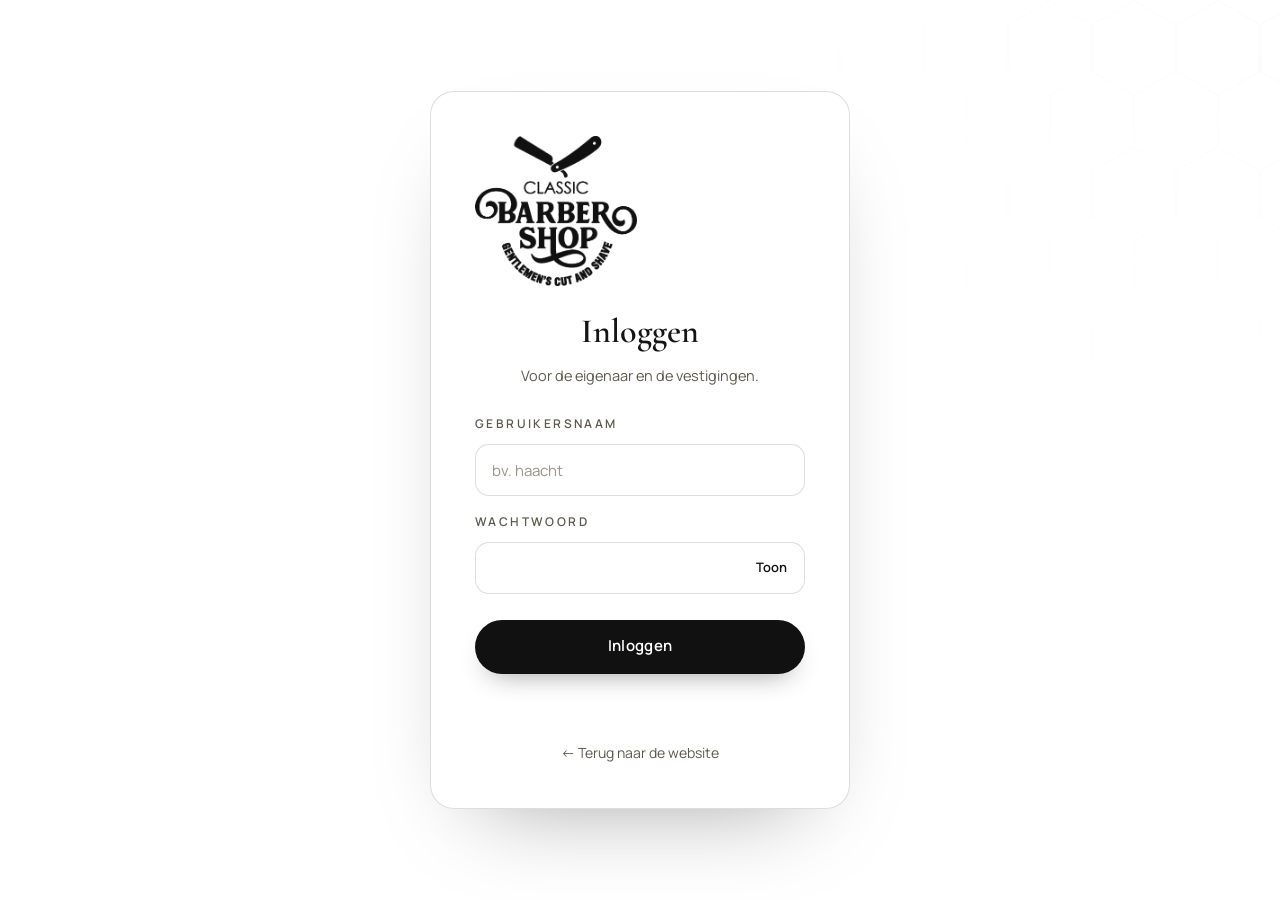
==== commit ac9e956a: "Licht thema op wens van de eigenaar: wit als basis, zwart als tweede kleur, goud als subtiel accent;" ====
--- a/beheer.html
+++ b/beheer.html
@@ -16,8 +16,8 @@
   <link rel="preconnect" href="https://fonts.googleapis.com">
   <link rel="preconnect" href="https://fonts.gstatic.com" crossorigin>
   <link href="https://fonts.googleapis.com/css2?family=Cormorant+Garamond:ital,wght@0,500;0,600;0,700;1,500;1,600&family=Manrope:wght@400;500;600;700&family=Pinyon+Script&display=swap" rel="stylesheet">
-  <link rel="stylesheet" href="styles.css?v=202610071409">
-  <link rel="stylesheet" href="admin.css?v=202610071409">
+  <link rel="stylesheet" href="styles.css?v=202610071416">
+  <link rel="stylesheet" href="admin.css?v=202610071416">
 </head>
 <body class="bh">
   <header class="bh-top">
@@ -96,7 +96,7 @@
     </div>
   </div>
 
-  <script src="config.js?v=202610071409"></script>
-  <script type="module" src="js/beheer.js?v=202610071409"></script>
+  <script src="config.js?v=202610071416"></script>
+  <script type="module" src="js/beheer.js?v=202610071416"></script>
 </body>
 </html>
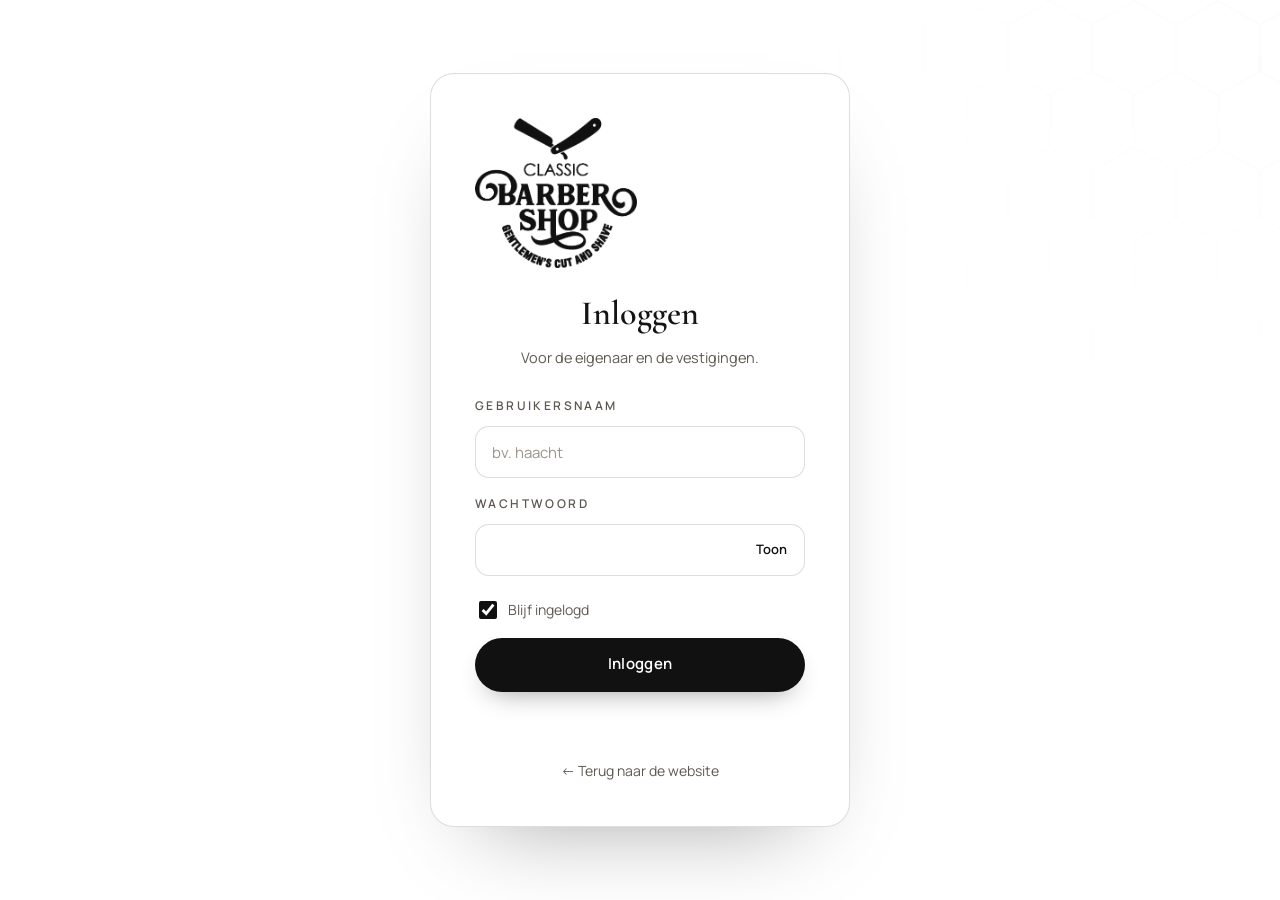
==== commit 79064a3f: "Agenda in witte stijl, 'Blijf ingelogd' bij inloggen, wit app-icoon Co-Authored-By: Claude Opus 5.5 " ====
--- a/beheer.html
+++ b/beheer.html
@@ -5,24 +5,25 @@
   <meta name="viewport" content="width=device-width, initial-scale=1, viewport-fit=cover">
   <title>Agenda — Classic Barbershop</title>
   <meta name="robots" content="noindex">
-  <meta name="theme-color" content="#0a0907">
+  <meta name="theme-color" content="#ffffff">
   <link rel="manifest" href="manifest.webmanifest">
   <link rel="apple-touch-icon" href="img/apple-touch-icon.png">
   <meta name="apple-mobile-web-app-capable" content="yes">
   <meta name="mobile-web-app-capable" content="yes">
-  <meta name="apple-mobile-web-app-status-bar-style" content="black-translucent">
+  <meta name="apple-mobile-web-app-status-bar-style" content="default">
   <meta name="apple-mobile-web-app-title" content="Classic Agenda">
   <link rel="icon" type="image/png" href="img/icon-192.png">
   <link rel="preconnect" href="https://fonts.googleapis.com">
   <link rel="preconnect" href="https://fonts.gstatic.com" crossorigin>
   <link href="https://fonts.googleapis.com/css2?family=Cormorant+Garamond:ital,wght@0,500;0,600;0,700;1,500;1,600&family=Manrope:wght@400;500;600;700&family=Pinyon+Script&display=swap" rel="stylesheet">
-  <link rel="stylesheet" href="styles.css?v=202610071416">
-  <link rel="stylesheet" href="admin.css?v=202610071416">
+  <link rel="stylesheet" href="styles.css?v=202610071512">
+  <link rel="stylesheet" href="admin.css?v=202610071512">
+  <link rel="stylesheet" href="theme.css?v=202610071512">
 </head>
 <body class="bh">
   <header class="bh-top">
     <div class="bh-top__in">
-      <a href="index.html" class="brand" aria-label="Naar de website"><img class="brand__logo" src="img/logo.png" alt="Classic Barbershop — Gentlemen's cut and shave" width="63" height="58"></a>
+      <a href="index.html" class="brand" aria-label="Naar de website"><img class="brand__logo" src="img/logo-dark.png" alt="Classic Barbershop — Gentlemen's cut and shave" width="63" height="58"></a>
       <div class="bh-top__loc">
         <span class="bh-live" id="live" title="Live verbonden"><span></span></span>
         <span>Agenda <b id="locName">…</b></span>
@@ -96,7 +97,7 @@
     </div>
   </div>
 
-  <script src="config.js?v=202610071416"></script>
-  <script type="module" src="js/beheer.js?v=202610071416"></script>
+  <script src="config.js?v=202610071512"></script>
+  <script type="module" src="js/beheer.js?v=202610071512"></script>
 </body>
 </html>
--- a/admin.css
+++ b/admin.css
@@ -341,3 +341,14 @@
 .walkin { display: inline-flex; align-items: center; gap: 10px; margin: 22px 0 0; padding: 9px 16px 9px 12px; border-radius: 999px; border: 1px solid var(--line); background: rgba(212,175,106,.07); color: var(--gold-2); font-size: 14.5px; font-weight: 600; }
 .walkin::before { content: "✓"; display: grid; place-items: center; width: 22px; height: 22px; border-radius: 50%; background: var(--gold-grad); color: #1a1408; font-size: 12px; font-weight: 800; }
 .walkin + .rating { margin-top: 22px; }
+
+/* ---------- eigen bevestigingsvenster ---------- */
+.ask { position: fixed; inset: 0; z-index: 600; display: grid; place-items: center; padding: 16px; background: rgba(8,8,8,.55); backdrop-filter: blur(4px); animation: askIn .2s ease; }
+.ask__box { width: min(420px, 100%); padding: 24px; border-radius: 18px; background: #161616; color: #f4f1ea; border: 1px solid rgba(255,255,255,.12); box-shadow: 0 40px 80px -30px #000; font-family: var(--sans); }
+.ask__msg { margin: 0 0 20px; font-size: 16px; line-height: 1.5; }
+.ask__btns { display: flex; justify-content: flex-end; gap: 10px; flex-wrap: wrap; }
+.ask__btn { height: 44px; padding: 0 18px; border-radius: 999px; border: 1px solid rgba(255,255,255,.25); color: #f4f1ea; font-weight: 600; font-size: 14.5px; }
+.ask__btn:hover { border-color: #fff; }
+.ask__btn--ok { background: #fff; color: #111; border-color: #fff; }
+.ask__btn--danger { background: #c4462f; color: #fff; border-color: #c4462f; }
+@keyframes askIn { from { opacity: 0; } }
--- a/theme.css
+++ b/theme.css
@@ -0,0 +1,206 @@
+/* =========================================================
+   Licht thema (wens van de eigenaar): wit als basis, zwart als
+   tweede kleur, goud alleen als subtiel accent.
+   Laadt als laatste, na styles.css en admin.css.
+   ========================================================= */
+:root {
+  --bg: #ffffff;
+  --bg-2: #f7f5f0;
+  --bg-3: #ece8df;
+  --line: rgba(17, 17, 17, .14);
+  --line-2: rgba(17, 17, 17, .08);
+  --text: #141414;
+  --muted: #5e5950;
+  --gold: #8f6f33;
+  --gold-2: #7a5c25;
+  --gold-3: #b08d4c;
+  --gold-grad: linear-gradient(115deg, #7a5c25 0%, #b8954f 48%, #94733a 100%);
+  --ink: #111111;
+  --ghost: rgba(17, 17, 17, .28);
+  color-scheme: light;
+}
+
+/* zwarte blokken: lopende band, CTA, footer + lightbox, en de bewerkmodus/meldingen */
+.marquee, .cta, .footer, .lightbox, .ed-bar, .ed-panel, .ed-photo, #toasts {
+  --bg: #0d0d0d;
+  --bg-2: #161616;
+  --bg-3: #202020;
+  --line: rgba(255, 255, 255, .14);
+  --line-2: rgba(255, 255, 255, .08);
+  --text: #f4f1ea;
+  --muted: #a8a299;
+  --gold: #c9a865;
+  --gold-2: #e2c88f;
+  --gold-grad: linear-gradient(115deg, #a8823f 0%, #e6cd94 40%, #c9a865 62%, #8f6c30 100%);
+  --ghost: rgba(255, 255, 255, .3);
+  color-scheme: dark;
+  color: var(--text);
+}
+
+body::after { display: none; }                       /* geen filmkorrel op wit */
+::selection { background: var(--ink); color: #fff; }
+
+/* ---------- knoppen: zwart, goud alleen bij hover ---------- */
+.btn--gold {
+  background: var(--ink); color: #fff;
+  box-shadow: 0 12px 28px -14px rgba(0,0,0,.45);
+}
+.btn--gold:hover { background: #000; box-shadow: 0 16px 34px -14px rgba(0,0,0,.55), inset 0 -2px 0 var(--gold-3); }
+.btn--ghost { border-color: var(--ghost); color: var(--text); }
+.btn--ghost:hover { border-color: var(--text); color: var(--text); }
+/* in de zwarte blokken een witte hoofdknop */
+.cta .btn--gold, .footer .btn--gold { background: #fff; color: var(--ink); }
+.cta .btn--gold:hover, .footer .btn--gold:hover { background: #fff; box-shadow: inset 0 -2px 0 var(--gold); }
+.btn:disabled { opacity: .55; }
+
+/* ---------- logo: zwart op wit, goud in de zwarte footer ---------- */
+.brand__logo { filter: none; }
+
+/* ---------- nav & menu ---------- */
+.nav.scrolled { background: rgba(255,255,255,.92); border-color: var(--line-2); box-shadow: 0 8px 30px -22px rgba(0,0,0,.35); }
+.nav__links a { color: rgba(17,17,17,.68); }
+.nav__links a:hover { color: var(--ink); }
+.drawer { background: rgba(255,255,255,.98); }
+.mbar { background: rgba(255,255,255,.94) !important; box-shadow: 0 14px 40px -18px rgba(0,0,0,.35); }
+.mbar__call { color: var(--ink) !important; }
+
+/* ---------- hero ---------- */
+.hex { opacity: .09; }
+.hex--faint { opacity: .05; }
+.hero__glow { background: radial-gradient(circle, rgba(184,149,79,.10), transparent 62%); }
+.card { box-shadow: 0 30px 60px -28px rgba(0,0,0,.45), 0 0 0 1px rgba(0,0,0,.06); }
+.card::after { background: linear-gradient(180deg, transparent 65%, rgba(0,0,0,.25)); }
+.badge-open { background: rgba(255,255,255,.9); color: var(--ink); box-shadow: 0 12px 30px -16px rgba(0,0,0,.35); }
+.rating { background: #fff; }
+.rating:hover { border-color: var(--line); background: var(--bg-2); }
+.rating__score { background: var(--ink); color: #fff; }
+.scroll-hint { border-color: rgba(17,17,17,.25); }
+.walkin { background: #fff; color: var(--ink); border-color: var(--line); box-shadow: 0 8px 22px -16px rgba(0,0,0,.3); }
+.walkin::before { background: var(--ink); color: #fff; }
+
+/* ---------- secties ---------- */
+.about__media-sm { box-shadow: 0 26px 50px -24px rgba(0,0,0,.45); }
+.menu__col { background: #fff; box-shadow: 0 20px 50px -40px rgba(0,0,0,.35); }
+.menu__row i { border-bottom-color: rgba(17,17,17,.18); }
+.menu__row b { color: var(--ink); }
+.menu__featured .menu__row span { color: var(--ink); }
+.tag { background: transparent; color: var(--gold); border: 1px solid rgba(143,111,51,.45); }
+.gallery__item span { color: #fff; }
+.gallery__item:hover span { color: #fff; }
+.gallery__item::after { background: linear-gradient(180deg, transparent 55%, rgba(0,0,0,.7)); }
+.quote { background: #fff; box-shadow: 0 18px 40px -34px rgba(0,0,0,.35); }
+.avatar { background: var(--bg-2); color: var(--ink); }
+.loc { background: #fff; box-shadow: 0 20px 50px -40px rgba(0,0,0,.35); }
+.loc__map iframe { filter: grayscale(1) contrast(1.02); }
+.checks li::before { color: var(--ink); }
+.checks a { color: var(--ink); border-bottom-color: rgba(17,17,17,.35); }
+
+/* ---------- boeken ---------- */
+.book { background: #fff; box-shadow: 0 40px 80px -50px rgba(0,0,0,.4); }
+.book__err { color: #b23a2a; }
+.field input, .book select { background: #fff; border-color: var(--line); }
+.field input::placeholder { color: #9b958b; }
+.choice { background: #fff; border-color: var(--line); }
+.choice:hover { border-color: var(--ink); }
+.choice.is-active { border-color: var(--ink); background: var(--bg-2); }
+.choice--row b, .bsum li.bsum__total strong { background: none; -webkit-background-clip: border-box; background-clip: border-box; color: var(--ink); }
+.days span, .slots span { border-color: var(--line); background: #fff; }
+.days input:checked + span, .slots input:checked + span { background: var(--ink); color: #fff; border-color: var(--ink); }
+.days input:checked + span small, .days input:checked + span em { color: rgba(255,255,255,.75); }
+.slots span:hover { border-color: var(--ink); }
+.bstep__bar span { background: var(--ink); }
+.bdone__ico { background: var(--ink); color: #fff; }
+.bdone .bnote a { color: var(--ink); border-bottom-color: rgba(17,17,17,.35); }
+
+/* ---------- zwarte blokken ---------- */
+.marquee { background: var(--bg); border-color: var(--bg); }
+.cta { background: var(--bg); }
+.cta__bg::after { background: radial-gradient(ellipse at center, rgba(13,13,13,.72), rgba(13,13,13,.94) 70%); }
+.footer { background: var(--bg); border-top: 0; }
+.footer .brand__logo { filter: none; }
+.lightbox { background: rgba(8,8,8,.95); }
+.lightbox__nav:hover, .lightbox__close:hover { background: #fff; color: var(--ink); }
+
+/* ---------- login & privacy ---------- */
+.auth__card { background: #fff; box-shadow: 0 40px 90px -50px rgba(0,0,0,.4); }
+.auth__demo { color: var(--gold-2); }
+.pw__toggle { color: var(--ink); }
+.legal p { color: #3a3732; }
+.legal h2 { color: var(--ink); }
+.legal a:not(.btn):not(.brand) { color: var(--ink); border-bottom-color: rgba(17,17,17,.35); }
+.bnote--warn { color: #b23a2a; }
+.auth__remember { margin-top: -4px; color: var(--muted); }
+.auth__remember input { accent-color: var(--ink); }
+
+/* =========================================================
+   Agenda (beheer.html): wit, met zwart en een vleugje goud
+   ========================================================= */
+body.bh { background: var(--bg-2); }
+body.bh .bh-top { background: rgba(255,255,255,.94); box-shadow: 0 8px 30px -24px rgba(0,0,0,.4); }
+body.bh .bh-date input { color-scheme: light; }
+body.bh .bh-icon:hover { border-color: var(--ink); color: var(--ink); }
+body.bh .bh-icon.is-on { color: var(--gold); border-color: rgba(143,111,51,.45); }
+body.bh .bh-live.is-off span { background: #c4462f; }
+body.bh .bh-chip { color: var(--ink); border-color: var(--line); background: #fff; }
+body.bh .bh-chip:hover { background: var(--bg-2); }
+body.bh .bh-badge:not(:empty) { background: var(--ink); color: #fff; }
+body.bh .bh-tabs button[aria-selected="true"]::after { background: var(--ink); }
+
+body.bh .bh-wd { background: #fff; border-color: var(--line); }
+body.bh .bh-wd.is-today { border-color: var(--ink); }
+body.bh .bh-wd.is-on { background: var(--ink); color: #fff; border-color: var(--ink); }
+body.bh .bh-wd.is-on small, body.bh .bh-wd.is-on em { color: rgba(255,255,255,.75); }
+body.bh .bh-stats div { background: #fff; border-color: var(--line-2); box-shadow: 0 14px 30px -28px rgba(0,0,0,.4); }
+body.bh .bh-closed { background: #fbeeea; color: #a2382a; }
+
+body.bh .bh-timeline { background: #fff; border: 1px solid var(--line-2); border-radius: 16px; padding: 0 14px; }
+body.bh .bh-row.is-outside { background: repeating-linear-gradient(135deg, transparent 0 8px, rgba(0,0,0,.025) 8px 16px); }
+body.bh .bh-row.is-now::before { background: #c4462f; box-shadow: none; }
+body.bh .bh-row.is-now .bh-row__time { color: #c4462f; }
+body.bh .bh-free { color: rgba(94,89,80,.6); }
+body.bh .bh-free:hover, body.bh .bh-free:focus-visible { color: var(--ink); border-color: var(--line); }
+
+body.bh .bk { background: #fff; border-color: var(--line); border-left-color: var(--ink); box-shadow: 0 10px 24px -22px rgba(0,0,0,.5); }
+body.bh .bk:hover { border-color: rgba(17,17,17,.3); border-left-color: var(--ink); }
+body.bh .bk__time { color: var(--ink); }
+body.bh .bk__note { color: var(--gold); }
+body.bh .bk.s-done { border-left-color: #2f8a4a; background: linear-gradient(90deg, rgba(47,138,74,.07), #fff 60%); }
+body.bh .bk.s-no { border-left-color: #c4462f; background: linear-gradient(90deg, rgba(196,70,47,.07), #fff 60%); }
+body.bh .bk.s-x { border-left-color: #b9b4ab; background: #fff; }
+body.bh .bk--block { border-left-color: #8a857c; background: repeating-linear-gradient(135deg, rgba(0,0,0,.035) 0 8px, #fff 8px 16px); }
+
+body.bh .chip { border-color: var(--line); color: var(--muted); background: #fff; }
+body.bh .chip.s-ok { border-color: rgba(17,17,17,.35); color: var(--ink); }
+body.bh .chip.s-done { border-color: rgba(47,138,74,.45); color: #2f7a43; }
+body.bh .chip.s-no { border-color: rgba(196,70,47,.45); color: #a2382a; }
+body.bh .chip.s-x { color: #8a857c; }
+body.bh .chip.s-block { color: #6d685f; }
+body.bh .chip.s-web { border-color: rgba(143,111,51,.45); color: var(--gold); }
+body.bh .t-no { color: #a2382a; }
+
+body.bh .bh-search input { background: #fff; border-color: var(--line); }
+body.bh .bh-group small, body.bh .bh-count { color: var(--muted); }
+body.bh .cl { background: #fff; border-color: var(--line-2); }
+body.bh .cl:hover { border-color: rgba(17,17,17,.3); }
+body.bh .cl__av { background: var(--bg-2); color: var(--ink); }
+body.bh .cl__stats b { color: var(--ink); }
+
+body.bh .bh-fab__btn { background: var(--ink); color: #fff; box-shadow: 0 16px 34px -14px rgba(0,0,0,.5); }
+body.bh .bh-fab__btn--ghost { background: #fff; color: var(--ink); border: 1px solid var(--line); box-shadow: 0 16px 34px -18px rgba(0,0,0,.35); }
+
+body.bh .bh-modal { background: rgba(20,20,20,.45); }
+body.bh .bh-modal__box { background: #fff; border-color: var(--line-2); box-shadow: 0 40px 90px -40px rgba(0,0,0,.55); }
+body.bh .bh-dl a { color: var(--ink); border-bottom-color: rgba(17,17,17,.35); }
+body.bh .bh-hist__row:hover { background: var(--bg-2); }
+body.bh .bh-form input, body.bh .bh-form select { background: #fff; border-color: var(--line); color-scheme: light; }
+body.bh .bh-form select option, body.bh .bh-form optgroup { background: #fff; color: var(--ink); }
+body.bh .bh-link { color: var(--ink); }
+
+body.bh .ed-btn--gold { background: var(--ink); color: #fff; }
+body.bh .ed-btn--ghost { border-color: var(--ghost); color: var(--ink); }
+body.bh .ed-btn--ghost:hover { border-color: var(--ink); color: var(--ink); }
+body.bh .ed-btn--ok { background: #eaf5ec; border-color: rgba(47,138,74,.45); color: #2f7a43; }
+body.bh .ed-btn--danger { border-color: rgba(196,70,47,.45); color: #a2382a; }
+body.bh .ed-btn--danger:hover { background: #fbeeea; }
+body.bh .ed-check input { accent-color: var(--ink); }
+body.bh .ed-x:hover { border-color: var(--ink); color: var(--ink); }
